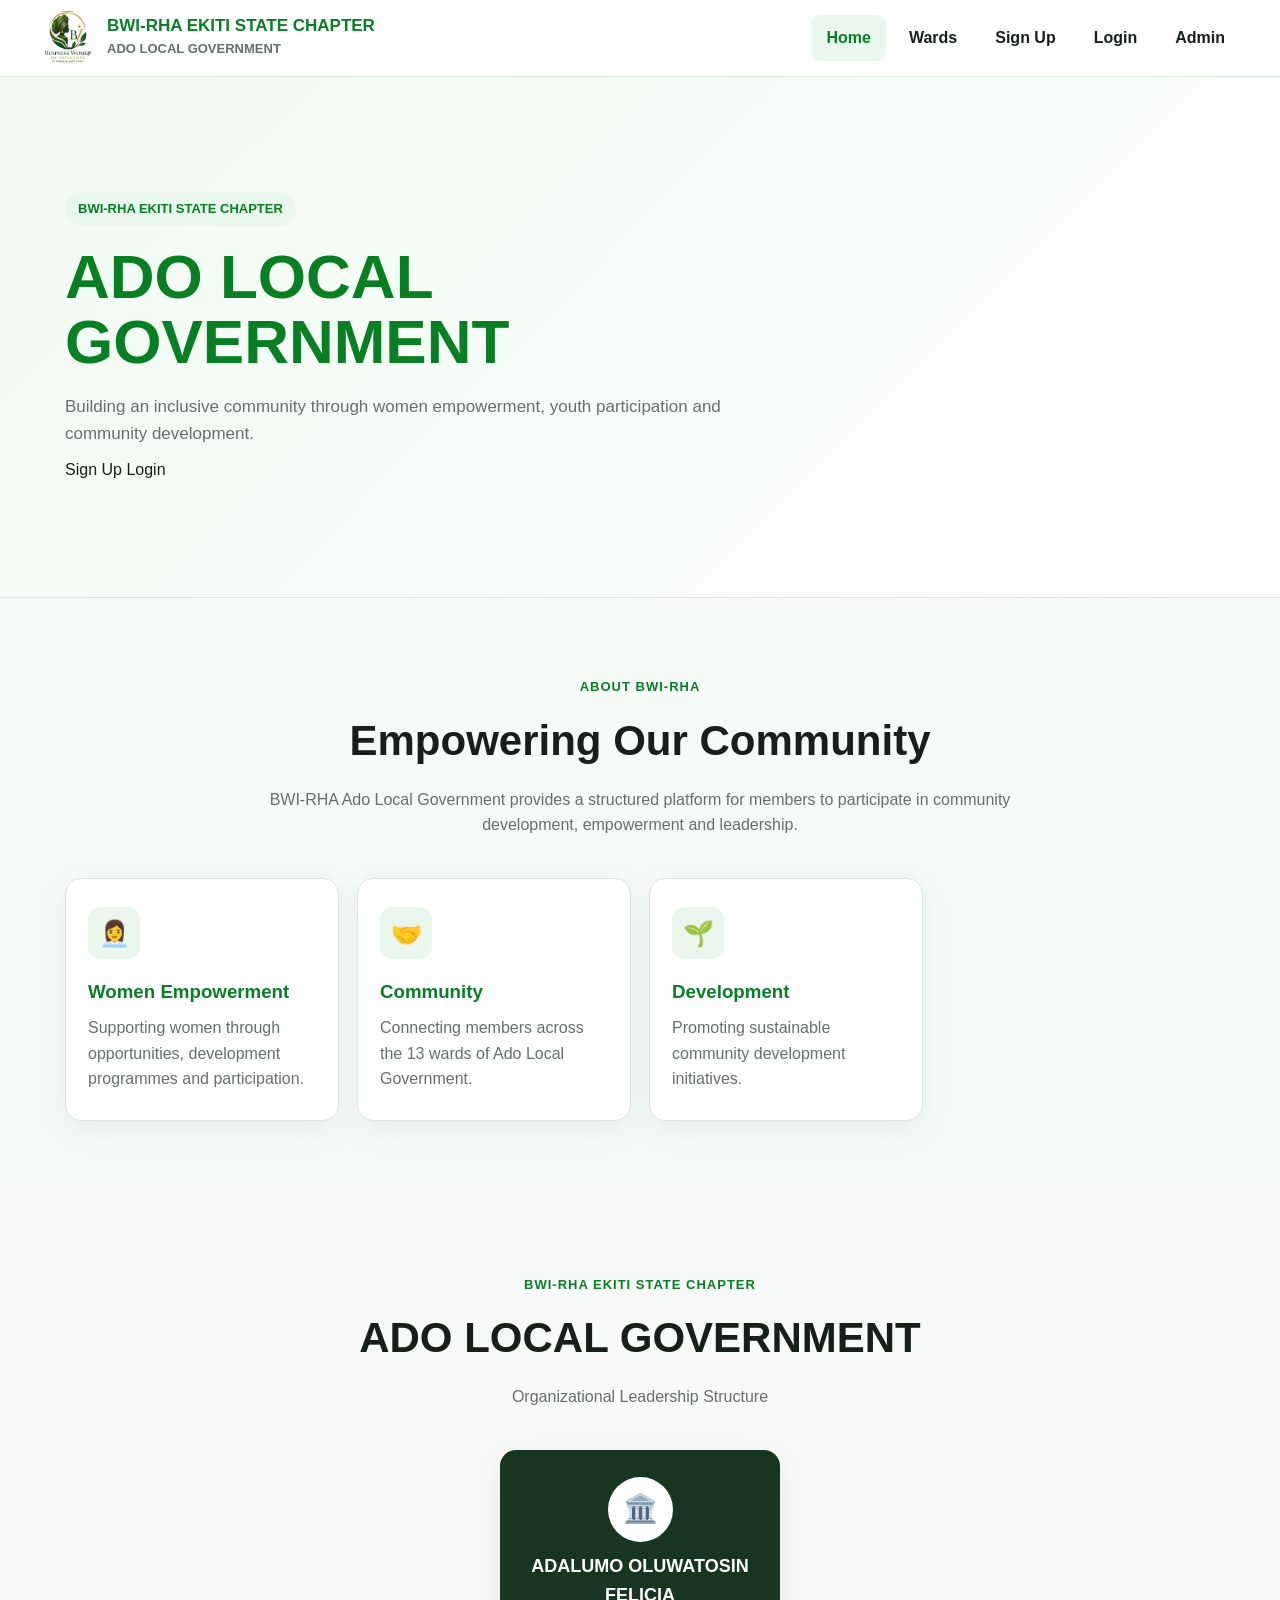
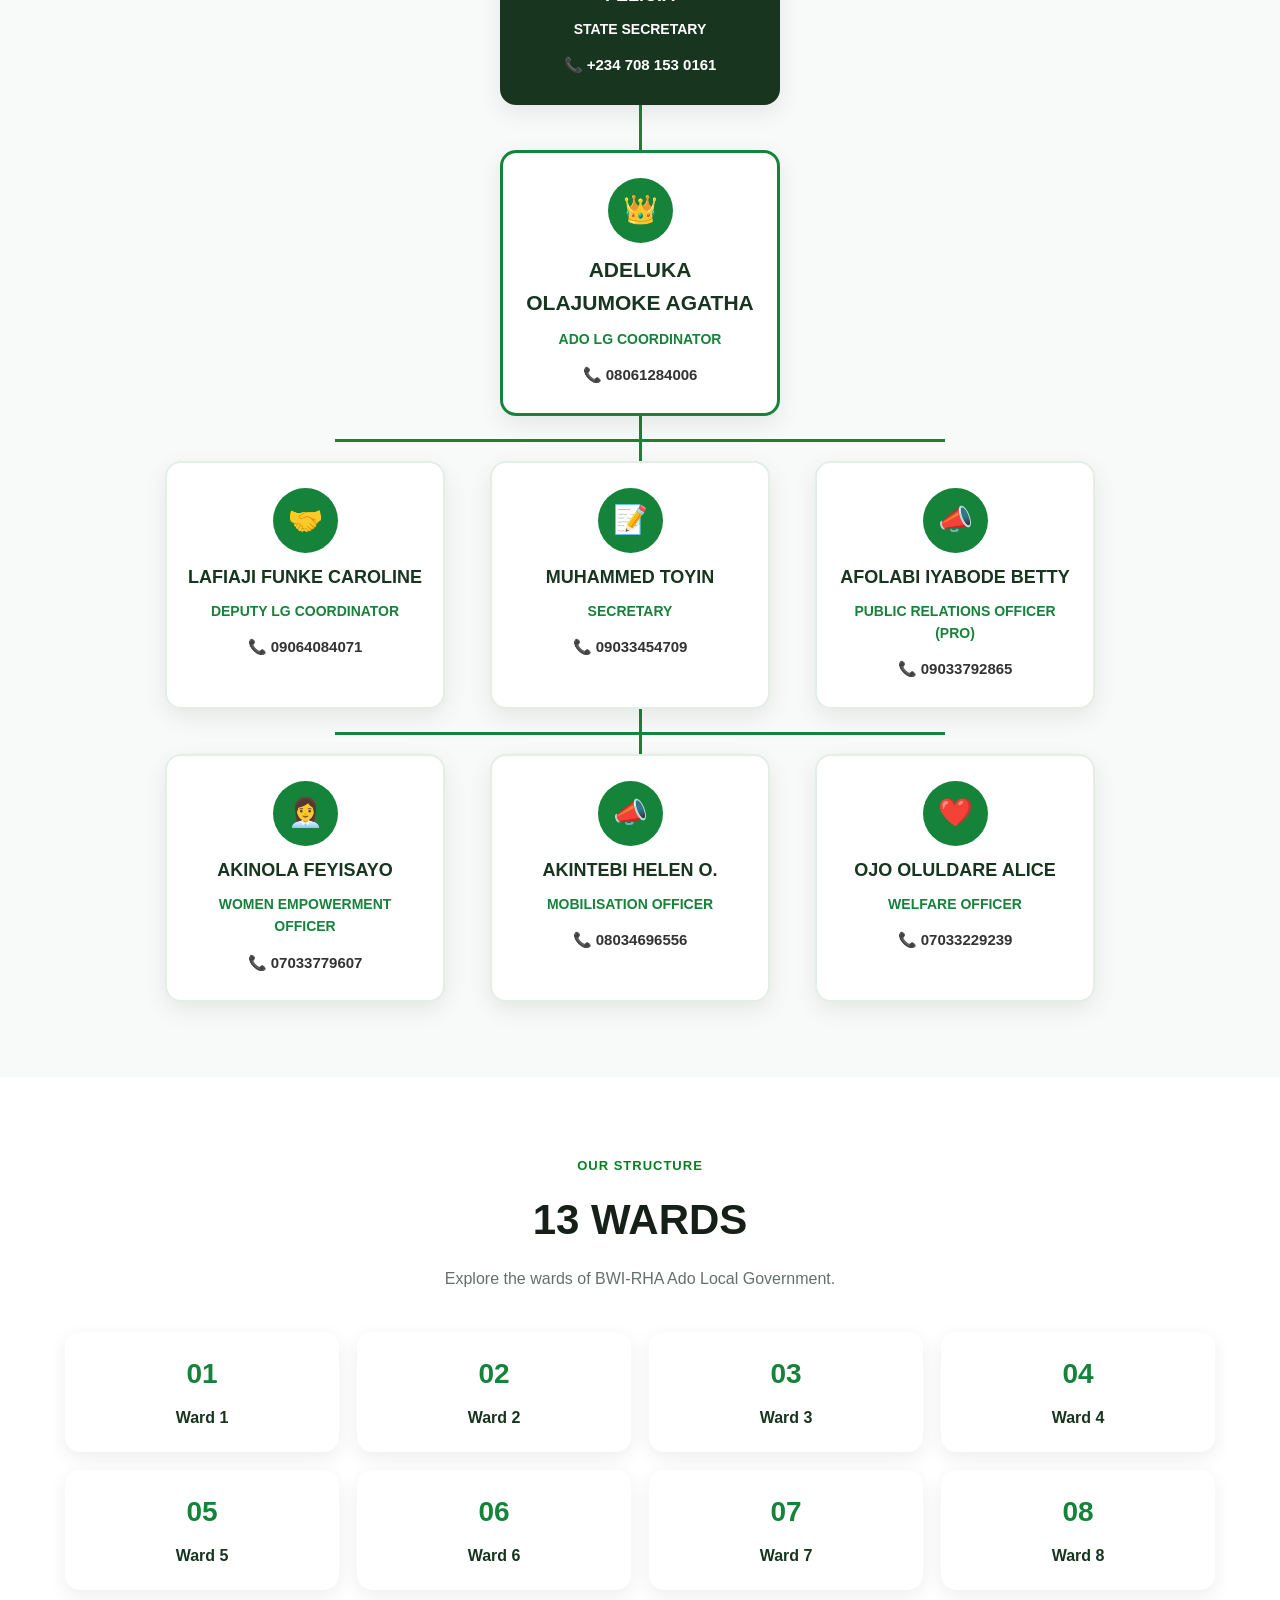
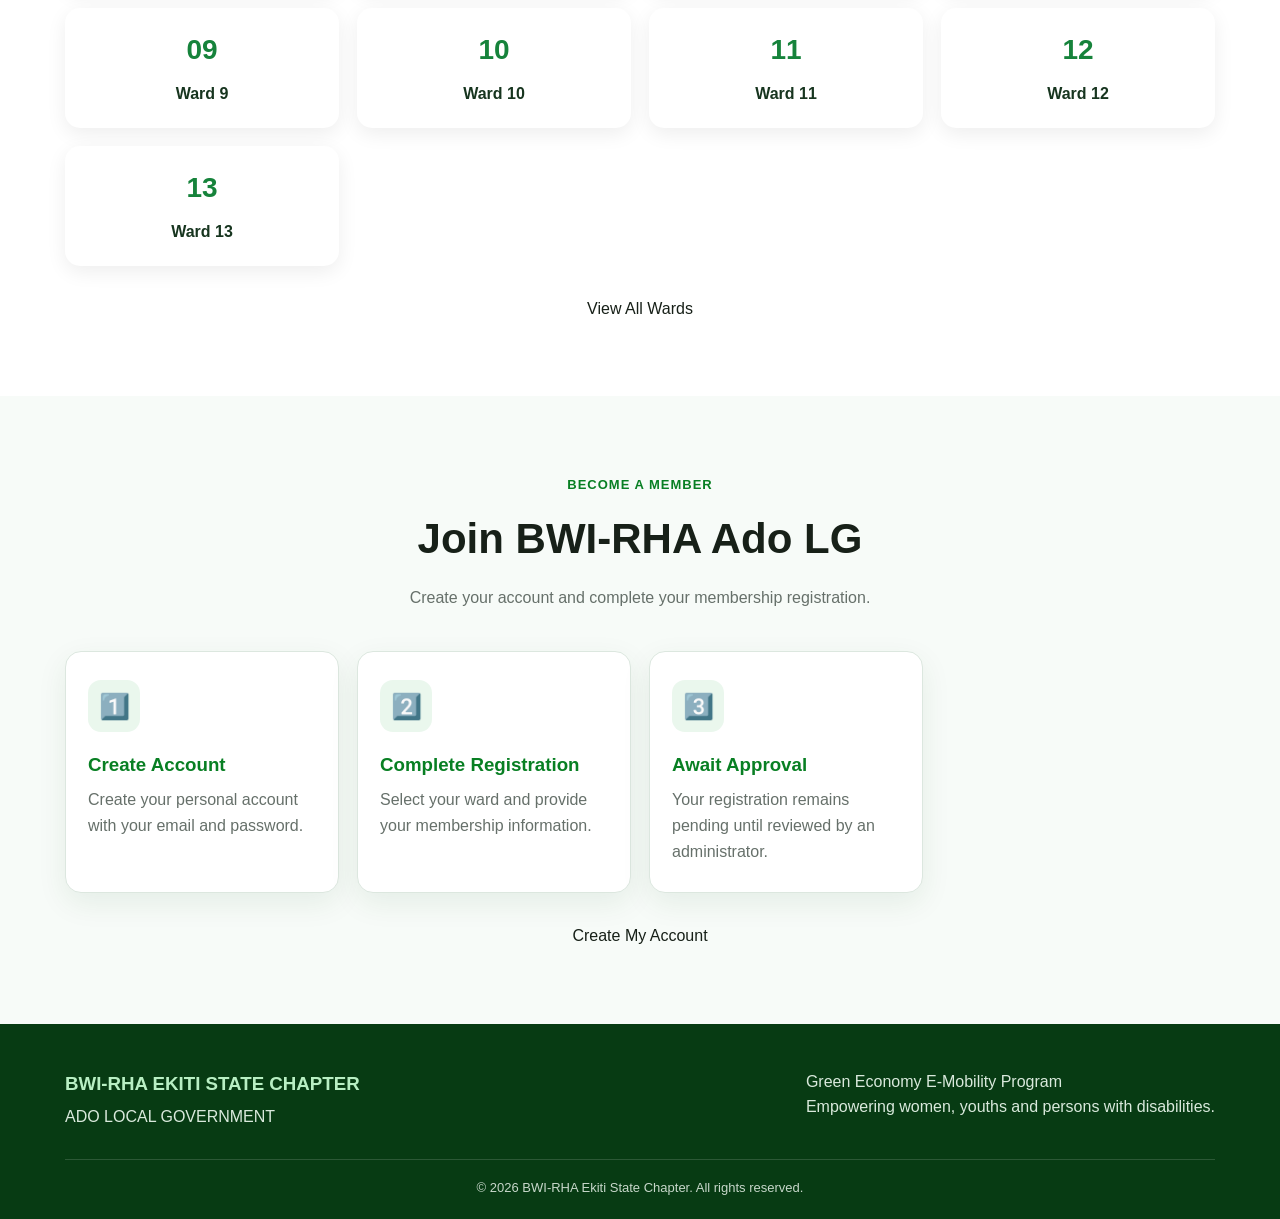
==== index.html @ 44e58346 "Update index.html" ====
<!DOCTYPE html>

<html lang="en">

<head>

 
<meta charset="UTF-8">

<meta
    name="viewport"
    content="width=device-width, initial-scale=1.0"
>

<title>
    BWI-RHA Ekiti State Chapter | Ado LG
</title>

<link
    rel="stylesheet"
    href="style.css"
>

<style>

    /* =========================================
       ORGANIZATIONAL TREE
    ========================================= */

    .exco-tree-section {
        background: #f7faf8;
    }

    .org-tree {
        width: 100%;
        max-width: 1100px;
        margin: 40px auto 0;
        text-align: center;
    }

    .tree-level {
        display: flex;
        justify-content: center;
    }

    .tree-card {
        width: 280px;
        padding: 25px 20px;
        background: #ffffff;
        border-radius: 16px;
        box-shadow: 0 8px 25px rgba(0,0,0,0.08);
        border: 2px solid #e4eee7;
        transition: transform 0.2s ease;
    }

    .tree-card:hover {
        transform: translateY(-5px);
    }

    .tree-card h3 {
        margin: 10px 0 8px;
        color: #17351f;
        font-size: 18px;
    }

    .tree-icon {
        width: 65px;
        height: 65px;
        margin: 0 auto 10px;
        border-radius: 50%;
        background: #16833b;
        color: #ffffff;
        display: flex;
        align-items: center;
        justify-content: center;
        font-size: 28px;
    }

    .tree-position {
        margin: 0 0 12px;
        color: #16833b;
        font-weight: bold;
        font-size: 14px;
    }

    .tree-phone {
        display: inline-block;
        color: #333333;
        text-decoration: none;
        font-weight: 600;
        font-size: 15px;
    }

    .tree-phone:hover {
        color: #16833b;
    }

    .state-card {
        background: #17351f;
        color: #ffffff;
        border-color: #17351f;
    }

    .state-card h3 {
        color: #ffffff;
    }

    .state-card .tree-position {
        color: #ffffff;
    }

    .state-card .tree-phone {
        color: #ffffff;
    }

    .state-card .tree-icon {
        background: #ffffff;
        color: #17351f;
    }

    .coordinator-main {
        border: 3px solid #16833b;
    }

    .coordinator-main h3 {
        font-size: 21px;
    }

    .tree-line {
        width: 3px;
        height: 45px;
        background: #16833b;
        margin: 0 auto;
    }

    .tree-branches {
        position: relative;
        display: grid;
        grid-template-columns: repeat(3, 1fr);
        gap: 25px;
        max-width: 950px;
        margin: 0 auto;
    }

    .tree-branches::before {
        content: "";
        position: absolute;
        top: -22px;
        left: calc(16.666% + 12px);
        right: calc(16.666% + 12px);
        height: 3px;
        background: #16833b;
    }


    /* =========================================
       MOBILE TREE
    ========================================= */

    @media (max-width: 800px) {

        .tree-branches {
            grid-template-columns: 1fr;
            gap: 20px;
        }

        .tree-branches::before {
            display: none;
        }

        .tree-card {
            width: 100%;
            max-width: 330px;
            margin: 0 auto;
        }

        .tree-line {
            height: 30px;
        }

    }


    @media (max-width: 480px) {

        .org-tree {
            margin-top: 25px;
        }

        .tree-card {
            padding: 22px 15px;
        }

        .tree-card h3 {
            font-size: 16px;
        }

        .coordinator-main h3 {
            font-size: 18px;
        }

    }


    /* =========================================
       WARD PREVIEW
    ========================================= */

    .wards-preview {
        display: grid;
        grid-template-columns:
            repeat(4, 1fr);
        gap: 18px;
        margin-top: 30px;
    }

    .ward-preview-card {
        display: flex;
        flex-direction: column;
        align-items: center;
        justify-content: center;
        min-height: 120px;
        padding: 20px;
        background: #ffffff;
        border-radius: 15px;
        text-decoration: none;
        color: #17351f;
        box-shadow:
            0 6px 20px
            rgba(0,0,0,0.07);
        transition:
            transform 0.2s ease,
            box-shadow 0.2s ease;
    }

    .ward-preview-card:hover {
        transform: translateY(-4px);
        box-shadow:
            0 10px 25px
            rgba(0,0,0,0.12);
    }

    .ward-preview-card span {
        font-size: 28px;
        font-weight: 800;
        color: #16833b;
    }

    .ward-preview-card strong {
        margin-top: 8px;
        font-size: 16px;
    }


    @media (max-width: 800px) {

        .wards-preview {
            grid-template-columns:
                repeat(2, 1fr);
        }

    }


    @media (max-width: 480px) {

        .wards-preview {
            grid-template-columns: 1fr 1fr;
            gap: 12px;
        }

        .ward-preview-card {
            min-height: 100px;
            padding: 15px;
        }

    }

</style>
 

</head>

<body>

<!-- =========================================
     HEADER
========================================= -->

<header class="site-header">

 
<div class="header-container">


    <!-- LOGO -->

    <a
        href="index.html"
        class="logo-area"
    >

        <img
            src="logo.jpeg"
            alt="BWI-RHA Logo"
            class="site-logo"
        >

        <div class="logo-text">

            <h1>
                BWI-RHA EKITI STATE CHAPTER
            </h1>

            <p>
                ADO LOCAL GOVERNMENT
            </p>

        </div>

    </a>


    <!-- MOBILE MENU -->

    <button
        type="button"
        class="menu-btn"
        id="menuButton"
        aria-label="Open menu"
    >
        ☰
    </button>


    <!-- NAVIGATION -->

    <nav
        class="main-nav"
        id="mobileNav"
    >

        <a
            href="index.html"
            class="active"
        >
            Home
        </a>

        <a href="wards.html">
            Wards
        </a>

        <a href="member-signup.html">
            Sign Up
        </a>

        <a href="member-login.html">
            Login
        </a>

        <a href="admin.html">
            Admin
        </a>

    </nav>

</div>
 

</header>

<main>

<!-- =========================================
     HERO
========================================= -->

<section class="hero">

 
<div class="container hero-content">

    <div class="hero-text">

        <span class="hero-label">
            BWI-RHA EKITI STATE CHAPTER
        </span>

        <h2>
            ADO LOCAL GOVERNMENT
        </h2>

        <p>
            Building an inclusive community
            through women empowerment,
            youth participation and
            community development.
        </p>


        <div class="buttons">


            <a
                href="member-signup.html"
                class="button signup-button"
            >
                Sign Up
            </a>


            <a
                href="member-login.html"
                class="button login-button"
            >
                Login
            </a>


        </div>

    </div>

</div>
 

</section>

<!-- =========================================
     ABOUT
========================================= -->

<section class="section light-section">

 
<div class="container">


    <div class="section-title">

        <span>
            ABOUT BWI-RHA
        </span>

        <h2>
            Empowering Our Community
        </h2>

        <p>
            BWI-RHA Ado Local Government
            provides a structured platform
            for members to participate in
            community development,
            empowerment and leadership.
        </p>

    </div>


    <div class="feature-grid">


        <article class="feature-card">

            <div class="feature-icon">
                👩‍💼
            </div>

            <h3>
                Women Empowerment
            </h3>

            <p>
                Supporting women through
                opportunities, development
                programmes and participation.
            </p>

        </article>


        <article class="feature-card">

            <div class="feature-icon">
                🤝
            </div>

            <h3>
                Community
            </h3>

            <p>
                Connecting members across
                the 13 wards of Ado Local
                Government.
            </p>

        </article>


        <article class="feature-card">

            <div class="feature-icon">
                🌱
            </div>

            <h3>
                Development
            </h3>

            <p>
                Promoting sustainable
                community development
                initiatives.
            </p>

        </article>


    </div>

</div>
 

</section>

<!-- =========================================
     ORGANIZATIONAL TREE
========================================= -->

<section class="section exco-tree-section">

 
<div class="container">


    <div class="section-title">

        <span>
            BWI-RHA EKITI STATE CHAPTER
        </span>

        <h2>
            ADO LOCAL GOVERNMENT
        </h2>

        <p>
            Organizational Leadership Structure
        </p>

    </div>


    <div class="org-tree">


        <!-- ==============================
             STATE SECRETARY
        =============================== -->

        <div class="tree-level">

            <div class="tree-card state-card">

                <div class="tree-icon">
                    🏛️
                </div>

                <h3>
                    ADALUMO OLUWATOSIN FELICIA
                </h3>

                <p class="tree-position">
                    STATE SECRETARY
                </p>

                <a
                    href="tel:+2347081530161"
                    class="tree-phone"
                >
                    📞 +234 708 153 0161
                </a>

            </div>

        </div>


        <div class="tree-line"></div>


        <!-- ==============================
             ADO LG COORDINATOR
        =============================== -->

        <div class="tree-level">

            <div
                class="tree-card coordinator-main"
            >

                <div class="tree-icon">
                    👑
                </div>

                <h3>
                    ADELUKA OLAJUMOKE AGATHA
                </h3>

                <p class="tree-position">
                    ADO LG COORDINATOR
                </p>

                <a
                    href="tel:08061284006"
                    class="tree-phone"
                >
                    📞 08061284006
                </a>

            </div>

        </div>


        <div class="tree-line"></div>


        <!-- ==============================
             FIRST LEVEL
        =============================== -->

        <div class="tree-branches">


            <!-- DEPUTY -->

            <div class="tree-card">

                <div class="tree-icon">
                    🤝
                </div>

                <h3>
                    LAFIAJI FUNKE CAROLINE
                </h3>

                <p class="tree-position">
                    DEPUTY LG COORDINATOR
                </p>

                <a
                    href="tel:09064084071"
                    class="tree-phone"
                >
                    📞 09064084071
                </a>

            </div>


            <!-- SECRETARY -->

            <div class="tree-card">

                <div class="tree-icon">
                    📝
                </div>

                <h3>
                    MUHAMMED TOYIN
                </h3>

                <p class="tree-position">
                    SECRETARY
                </p>

                <a
                    href="tel:09033454709"
                    class="tree-phone"
                >
                    📞 09033454709
                </a>

            </div>


            <!-- PRO -->

            <div class="tree-card">

                <div class="tree-icon">
                    📣
                </div>

                <h3>
                    AFOLABI IYABODE BETTY
                </h3>

                <p class="tree-position">
                    PUBLIC RELATIONS
                    OFFICER (PRO)
                </p>

                <a
                    href="tel:09033792865"
                    class="tree-phone"
                >
                    📞 09033792865
                </a>

            </div>


        </div>


        <div class="tree-line"></div>


        <!-- ==============================
             SECOND LEVEL
        =============================== -->

        <div class="tree-branches">


            <!-- WOMEN EMPOWERMENT -->

            <div class="tree-card">

                <div class="tree-icon">
                    👩‍💼
                </div>

                <h3>
                    AKINOLA FEYISAYO
                </h3>

                <p class="tree-position">
                    WOMEN EMPOWERMENT OFFICER
                </p>

                <a
                    href="tel:07033779607"
                    class="tree-phone"
                >
                    📞 07033779607
                </a>

            </div>


            <!-- MOBILISATION -->

            <div class="tree-card">

                <div class="tree-icon">
                    📣
                </div>

                <h3>
                    AKINTEBI HELEN O.
                </h3>

                <p class="tree-position">
                    MOBILISATION OFFICER
                </p>

                <a
                    href="tel:08034696556"
                    class="tree-phone"
                >
                    📞 08034696556
                </a>

            </div>


            <!-- WELFARE -->

            <div class="tree-card">

                <div class="tree-icon">
                    ❤️
                </div>

                <h3>
                    OJO OLULDARE ALICE
                </h3>

                <p class="tree-position">
                    WELFARE OFFICER
                </p>

                <a
                    href="tel:07033229239"
                    class="tree-phone"
                >
                    📞 07033229239
                </a>

            </div>


        </div>


    </div>

</div>
 

</section>

<!-- =========================================
     WARDS
========================================= -->

<section class="section">

 
<div class="container">


    <div class="section-title">

        <span>
            OUR STRUCTURE
        </span>

        <h2>
            13 WARDS
        </h2>

        <p>
            Explore the wards of
            BWI-RHA Ado Local Government.
        </p>

    </div>


    <div class="wards-preview">


        <a
            href="wards.html"
            class="ward-preview-card"
        >
            <span>01</span>
            <strong>Ward 1</strong>
        </a>


        <a
            href="wards.html"
            class="ward-preview-card"
        >
            <span>02</span>
            <strong>Ward 2</strong>
        </a>


        <a
            href="wards.html"
            class="ward-preview-card"
        >
            <span>03</span>
            <strong>Ward 3</strong>
        </a>


        <a
            href="wards.html"
            class="ward-preview-card"
        >
            <span>04</span>
            <strong>Ward 4</strong>
        </a>


        <a
            href="wards.html"
            class="ward-preview-card"
        >
            <span>05</span>
            <strong>Ward 5</strong>
        </a>


        <a
            href="wards.html"
            class="ward-preview-card"
        >
            <span>06</span>
            <strong>Ward 6</strong>
        </a>


        <a
            href="wards.html"
            class="ward-preview-card"
        >
            <span>07</span>
            <strong>Ward 7</strong>
        </a>


        <a
            href="wards.html"
            class="ward-preview-card"
        >
            <span>08</span>
            <strong>Ward 8</strong>
        </a>


        <a
            href="wards.html"
            class="ward-preview-card"
        >
            <span>09</span>
            <strong>Ward 9</strong>
        </a>


        <a
            href="wards.html"
            class="ward-preview-card"
        >
            <span>10</span>
            <strong>Ward 10</strong>
        </a>


        <a
            href="wards.html"
            class="ward-preview-card"
        >
            <span>11</span>
            <strong>Ward 11</strong>
        </a>


        <a
            href="wards.html"
            class="ward-preview-card"
        >
            <span>12</span>
            <strong>Ward 12</strong>
        </a>


        <a
            href="wards.html"
            class="ward-preview-card"
        >
            <span>13</span>
            <strong>Ward 13</strong>
        </a>


    </div>


    <div
        style="
            text-align:center;
            margin-top:30px;
        "
    >

        <a
            href="wards.html"
            class="button"
        >
            View All Wards
        </a>

    </div>


</div>
 

</section>

<!-- =========================================
     MEMBERSHIP
========================================= -->

<section class="section light-section">

 
<div class="container">


    <div class="section-title">

        <span>
            BECOME A MEMBER
        </span>

        <h2>
            Join BWI-RHA Ado LG
        </h2>

        <p>
            Create your account and
            complete your membership
            registration.
        </p>

    </div>


    <div class="feature-grid">


        <article class="feature-card">

            <div class="feature-icon">
                1️⃣
            </div>

            <h3>
                Create Account
            </h3>

            <p>
                Create your personal
                account with your email
                and password.
            </p>

        </article>


        <article class="feature-card">

            <div class="feature-icon">
                2️⃣
            </div>

            <h3>
                Complete Registration
            </h3>

            <p>
                Select your ward and
                provide your membership
                information.
            </p>

        </article>


        <article class="feature-card">

            <div class="feature-icon">
                3️⃣
            </div>

            <h3>
                Await Approval
            </h3>

            <p>
                Your registration remains
                pending until reviewed by
                an administrator.
            </p>

        </article>


    </div>


    <div
        style="
            text-align:center;
            margin-top:30px;
        "
    >

        <a
            href="member-signup.html"
            class="button signup-button"
        >
            Create My Account
        </a>

    </div>


</div>
 

</section>

</main>

<!-- =========================================
     FOOTER
========================================= -->

<footer class="site-footer">

 
<div class="container">

    <div class="footer-content">


        <div>

            <h3>
                BWI-RHA EKITI STATE CHAPTER
            </h3>

            <p>
                ADO LOCAL GOVERNMENT
            </p>

        </div>


        <div>

            <p>
                Green Economy E-Mobility Program
            </p>

            <p>
                Empowering women, youths and
                persons with disabilities.
            </p>

        </div>


    </div>


    <div class="footer-bottom">

        <p>

            ©
            <span id="currentYear"></span>

            BWI-RHA Ekiti State Chapter.

            All rights reserved.

        </p>

    </div>

</div>
 

</footer>

<!-- =========================================
     JAVASCRIPT
========================================= -->

<script>

document.addEventListener(
    "DOMContentLoaded",
    function () {


        /* YEAR */

        const year =
            document.getElementById(
                "currentYear"
            );

        if (year) {

            year.textContent =
                new Date().getFullYear();

        }


        /* MOBILE MENU */

        const menuButton =
            document.getElementById(
                "menuButton"
            );

        const mobileNav =
            document.getElementById(
                "mobileNav"
            );


        if (
            menuButton &&
            mobileNav
        ) {

            menuButton.addEventListener(
                "click",
                function () {

                    mobileNav.classList.toggle(
                        "open"
                    );

                }
            );

        }


    }
);

</script>

</body>

</html>
---- style.css ----
/* =========================================================
   BWI-RHA EKITI STATE CHAPTER
   ADO LOCAL GOVERNMENT
   GREEN & WHITE DESIGN
========================================================= */

:root {
    --green: #087f23;
    --dark-green: #045c18;
    --light-green: #eaf7ed;
    --white: #ffffff;
    --black: #172018;
    --gray: #66706a;
    --border: #dce7df;
    --shadow: 0 10px 30px rgba(0, 80, 20, 0.08);
    --radius: 16px;
}

* {
    box-sizing: border-box;
    margin: 0;
    padding: 0;
}

html {
    scroll-behavior: smooth;
}

body {
    font-family:
        Arial,
        Helvetica,
        sans-serif;

    background: var(--white);
    color: var(--black);
    line-height: 1.6;
}

a {
    text-decoration: none;
    color: inherit;
}

button,
input,
select,
textarea {
    font: inherit;
}


/* =========================================================
   CONTAINER
========================================================= */

.container {
    width: min(1150px, 92%);
    margin: 0 auto;
}


/* =========================================================
   HEADER
========================================================= */

.site-header {
    background: var(--white);
    border-bottom: 1px solid var(--border);
    position: sticky;
    top: 0;
    z-index: 1000;
}

.header-container {
    width: min(1200px, 94%);
    margin: auto;

    min-height: 76px;

    display: flex;
    align-items: center;
    justify-content: space-between;
    gap: 20px;
}

.logo-area {
    display: flex;
    align-items: center;
    gap: 12px;
}

.site-logo {
    width: 55px;
    height: 55px;

    object-fit: contain;

    border-radius: 50%;
}

.logo-text h1 {
    color: var(--green);
    font-size: 17px;
    line-height: 1.2;
}

.logo-text p {
    color: var(--gray);
    font-size: 13px;
    font-weight: 700;
    margin-top: 3px;
}


/* =========================================================
   NAVIGATION
========================================================= */

.main-nav {
    display: flex;
    align-items: center;
    gap: 8px;
}

.main-nav a {
    padding: 10px 15px;
    border-radius: 9px;

    color: var(--black);
    font-weight: 600;

    transition:
        background 0.2s,
        color 0.2s;
}

.main-nav a:hover,
.main-nav a.active {
    background: var(--light-green);
    color: var(--green);
}

.menu-btn {
    display: none;

    border: none;
    background: var(--green);
    color: white;

    width: 43px;
    height: 43px;

    border-radius: 9px;

    cursor: pointer;
}


/* =========================================================
   HERO
========================================================= */

.hero {
    background:
        linear-gradient(
            135deg,
            #f0fbf2,
            #ffffff
        );

    border-bottom: 1px solid var(--border);
}

.hero-content {
    min-height: 520px;

    display: flex;
    align-items: center;
}

.hero-text {
    max-width: 760px;
}

.hero-label {
    display: inline-block;

    color: var(--green);
    background: var(--light-green);

    padding: 7px 13px;

    border-radius: 30px;

    font-size: 13px;
    font-weight: 800;

    margin-bottom: 18px;
}

.hero h2 {
    color: var(--green);

    font-size: clamp(35px, 6vw, 62px);

    line-height: 1.05;

    margin-bottom: 18px;
}

.hero h3 {
    font-size: clamp(20px, 3vw, 30px);

    margin-bottom: 18px;
}

.hero p {
    max-width: 720px;

    color: var(--gray);

    font-size: 17px;

    margin-bottom: 10px;
}

.hero-buttons {
    display: flex;
    flex-wrap: wrap;

    gap: 12px;

    margin-top: 28px;
}


/* =========================================================
   BUTTONS
========================================================= */

.btn {
    display: inline-flex;
    align-items: center;
    justify-content: center;

    min-height: 46px;

    padding: 11px 20px;

    border: 1px solid var(--green);

    border-radius: 10px;

    background: white;
    color: var(--green);

    font-weight: 700;

    cursor: pointer;

    transition:
        transform 0.2s,
        background 0.2s,
        color 0.2s;
}

.btn:hover {
    transform: translateY(-2px);
}

.btn.primary {
    background: var(--green);
    color: white;
}

.btn.primary:hover {
    background: var(--dark-green);
}


/* =========================================================
   SECTIONS
========================================================= */

.section {
    padding: 75px 0;
}

.light-section {
    background: #f7fbf8;
}

.section-title {
    max-width: 780px;

    margin: 0 auto 40px;

    text-align: center;
}

.section-title > span {
    color: var(--green);

    font-size: 13px;

    font-weight: 800;

    letter-spacing: 1px;
}

.section-title h2 {
    font-size: clamp(28px, 4vw, 42px);

    margin: 8px 0 13px;
}

.section-title p {
    color: var(--gray);

    font-size: 16px;
}


/* =========================================================
   FEATURES
========================================================= */

.feature-grid {
    display: grid;

    grid-template-columns:
        repeat(4, 1fr);

    gap: 18px;
}

.feature-card {
    background: white;

    border: 1px solid var(--border);

    border-radius: var(--radius);

    padding: 28px 22px;

    box-shadow: var(--shadow);

    transition:
        transform 0.2s,
        border-color 0.2s;
}

.feature-card:hover {
    transform: translateY(-5px);

    border-color: #9ed4aa;
}

.feature-icon {
    width: 52px;
    height: 52px;

    display: flex;
    align-items: center;
    justify-content: center;

    border-radius: 13px;

    background: var(--light-green);

    font-size: 25px;

    margin-bottom: 18px;
}

.feature-card h3 {
    margin-bottom: 8px;

    color: var(--green);
}

.feature-card p {
    color: var(--gray);
}


/* =========================================================
   WARDS GRID
========================================================= */

.wards-grid {
    display: grid;

    grid-template-columns:
        repeat(4, 1fr);

    gap: 13px;
}

.ward-button {
    border: 1px solid var(--border);

    background: white;

    border-radius: 13px;

    padding: 18px;

    cursor: pointer;

    text-align: left;

    transition:
        transform 0.2s,
        border-color 0.2s,
        background 0.2s;
}

.ward-button:hover,
.ward-button.active {
    background: var(--light-green);

    border-color: var(--green);

    transform: translateY(-2px);
}

.ward-button strong {
    display: block;

    color: var(--green);

    font-size: 16px;
}

.ward-button span {
    display: block;

    font-weight: 700;

    margin-top: 3px;
}

.ward-button small {
    display: block;

    color: var(--gray);

    margin-top: 4px;
}


/* =========================================================
   WARD DISPLAY
========================================================= */

.ward-display {
    margin-top: 30px;
}

.panel {
    background: white;

    border: 1px solid var(--border);

    border-radius: var(--radius);

    padding: 28px;

    box-shadow: var(--shadow);
}

.panel h2 {
    color: var(--green);

    margin-bottom: 4px;
}

.panel h3 {
    margin-top: 25px;

    margin-bottom: 12px;
}

.registration-item {
    background: #fbfdfb;

    border: 1px solid var(--border);

    border-radius: 12px;

    padding: 17px;

    margin-bottom: 10px;
}

.registration-item h3 {
    color: var(--green);

    margin: 0 0 4px;
}

.registration-item p {
    color: var(--gray);

    margin: 3px 0;
}


/* =========================================================
   CTA
========================================================= */

.cta-section {
    background: var(--green);

    color: white;

    text-align: center;

    padding: 70px 0;
}

.cta-section h2 {
    font-size: 38px;

    margin-bottom: 10px;
}

.cta-section p {
    max-width: 650px;

    margin: 0 auto 25px;

    opacity: 0.9;
}

.cta-section .btn.primary {
    background: white;

    color: var(--green);

    border-color: white;
}


/* =========================================================
   FOOTER
========================================================= */

.site-footer {
    background: #073b13;

    color: white;

    padding: 45px 0 20px;
}

.footer-content {
    display: flex;

    justify-content: space-between;

    gap: 30px;
}

.footer-content h3 {
    color: #b8efc3;

    margin-bottom: 5px;
}

.footer-content p {
    color: #d9e9dc;
}

.footer-bottom {
    border-top: 1px solid rgba(255,255,255,0.15);

    margin-top: 30px;

    padding-top: 18px;

    text-align: center;

    color: #c7d7ca;

    font-size: 13px;
}


/* =========================================================
   FORMS
========================================================= */

.form-container {
    max-width: 760px;

    margin: 50px auto;

    background: white;

    border: 1px solid var(--border);

    border-radius: var(--radius);

    padding: 30px;

    box-shadow: var(--shadow);
}

.form-group {
    margin-bottom: 18px;
}

.form-group label {
    display: block;

    font-weight: 700;

    margin-bottom: 7px;
}

.form-group input,
.form-group select,
.form-group textarea {
    width: 100%;

    border: 1px solid #ccd9cf;

    border-radius: 9px;

    padding: 12px 13px;

    outline: none;

    background: white;

    color: var(--black);
}

.form-group textarea {
    min-height: 110px;

    resize: vertical;
}

.form-group input:focus,
.form-group select:focus,
.form-group textarea:focus {
    border-color: var(--green);

    box-shadow:
        0 0 0 3px
        rgba(8,127,35,0.1);
}

.form-message {
    margin-top: 15px;

    padding: 12px;

    border-radius: 9px;

    display: none;
}

.form-message.success {
    display: block;

    background: #e9f8ed;

    color: #08621c;
}

.form-message.error {
    display: block;

    background: #fff0f0;

    color: #a51d1d;
}

.form-message.info {
    display: block;

    background: #edf6ff;

    color: #155b8a;
}


/* =========================================================
   ADMIN
========================================================= */

.admin-header {
    display: flex;

    align-items: center;

    justify-content: space-between;

    gap: 20px;

    margin-bottom: 25px;
}

.admin-header h2 {
    color: var(--green);
}

.dashboard-stats {
    display: grid;

    grid-template-columns:
        repeat(3, 1fr);

    gap: 15px;

    margin-bottom: 30px;
}

.stat-card {
    background: white;

    border: 1px solid var(--border);

    border-radius: 14px;

    padding: 22px;

    text-align: center;

    box-shadow: var(--shadow);
}

.stat-card h3 {
    font-size: 32px;

    color: var(--green);
}

.stat-card p {
    color: var(--gray);
}

.admin-section {
    background: white;

    border: 1px solid var(--border);

    border-radius: var(--radius);

    padding: 25px;

    margin-bottom: 25px;
}

.admin-section h2 {
    color: var(--green);

    margin-bottom: 15px;
}

.admin-section-header {
    display: flex;

    align-items: center;

    justify-content: space-between;

    gap: 15px;

    margin-bottom: 15px;
}

.registration-actions {
    display: flex;

    gap: 10px;

    margin-top: 15px;
}

.small-btn {
    border: none;

    border-radius: 8px;

    padding: 9px 13px;

    cursor: pointer;

    font-weight: 700;
}

.accept-btn {
    background: #dff5e4;

    color: #087f23;
}

.decline-btn {
    background: #ffe4e4;

    color: #a51d1d;
}

.loading {
    text-align: center;

    padding: 30px;

    color: var(--gray);
}

.empty-state {
    padding: 30px;

    text-align: center;

    background: #f7fbf8;

    border: 1px dashed #bdd2c2;

    border-radius: 12px;

    color: var(--gray);
}

.empty-state.error {
    color: #a51d1d;

    background: #fff6f6;

    border-color: #e2aaaa;
}


/* =========================================================
   TABLE
========================================================= */

.member-table-wrapper {
    overflow-x: auto;
}

.member-table {
    width: 100%;

    border-collapse: collapse;

    min-width: 750px;
}

.member-table th,
.member-table td {
    border-bottom: 1px solid var(--border);

    padding: 12px;

    text-align: left;

    vertical-align: top;
}

.member-table th {
    background: var(--light-green);

    color: var(--green);
}


/* =========================================================
   EXCO
========================================================= */

.exco-position {
    margin-bottom: 15px;
}

.exco-position label {
    display: block;

    font-weight: 700;

    margin-bottom: 6px;
}

.exco-position select {
    width: 100%;

    padding: 12px;

    border: 1px solid #ccd9cf;

    border-radius: 9px;

    background: white;
}

.ward-admin-section {
    border: 1px solid var(--border);

    border-radius: 12px;

    padding: 18px;

    margin-bottom: 15px;
}

.ward-admin-section h3 {
    color: var(--green);
}


/* =========================================================
   RESPONSIVE
========================================================= */

@media (max-width: 900px) {

    .feature-grid {
        grid-template-columns:
            repeat(2, 1fr);
    }

    .wards-grid {
        grid-template-columns:
            repeat(3, 1fr);
    }

}

@media (max-width: 700px) {

    .header-container {
        min-height: 68px;
    }

    .site-logo {
        width: 47px;
        height: 47px;
    }

    .logo-text h1 {
        font-size: 13px;
    }

    .logo-text p {
        font-size: 11px;
    }

    .menu-btn {
        display: block;
    }

    .main-nav {
        display: none;

        position: absolute;

        top: 68px;

        left: 0;

        right: 0;

        background: white;

        border-bottom: 1px solid var(--border);

        padding: 12px;

        flex-direction: column;

        align-items: stretch;
    }

    .main-nav.active {
        display: flex;
    }

    .main-nav a {
        width: 100%;
    }

    .hero-content {
        min-height: 470px;
    }

    .section {
        padding: 55px 0;
    }

    .feature-grid {
        grid-template-columns: 1fr;
    }

    .wards-grid {
        grid-template-columns:
            repeat(2, 1fr);
    }

    .footer-content {
        flex-direction: column;
    }

    .admin-header {
        flex-direction: column;

        align-items: flex-start;
    }

    .dashboard-stats {
        grid-template-columns: 1fr;
    }

}

@media (max-width: 450px) {

    .wards-grid {
        grid-template-columns: 1fr;
    }

    .hero h2 {
        font-size: 38px;
    }

    .hero-buttons {
        flex-direction: column;
    }

    .hero-buttons .btn {
        width: 100%;
    }

    .form-container {
        padding: 20px;
    }

}
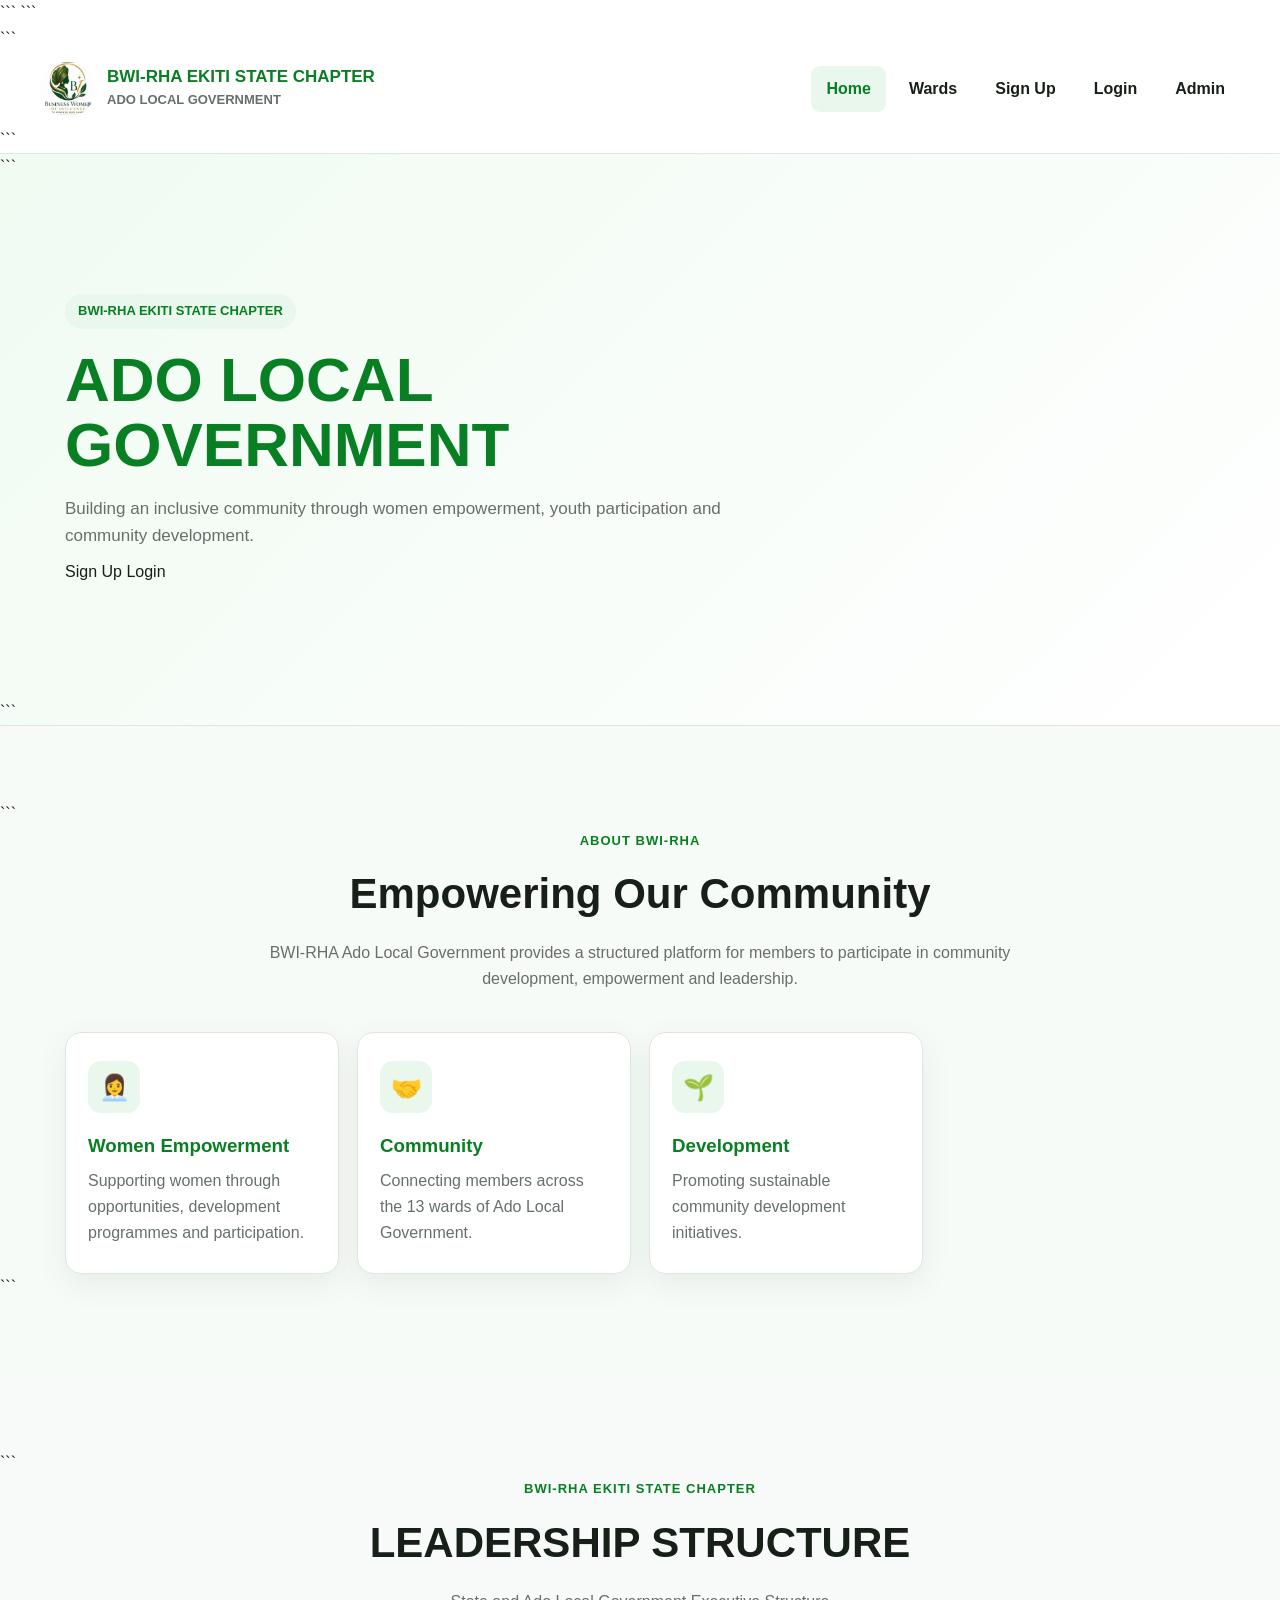
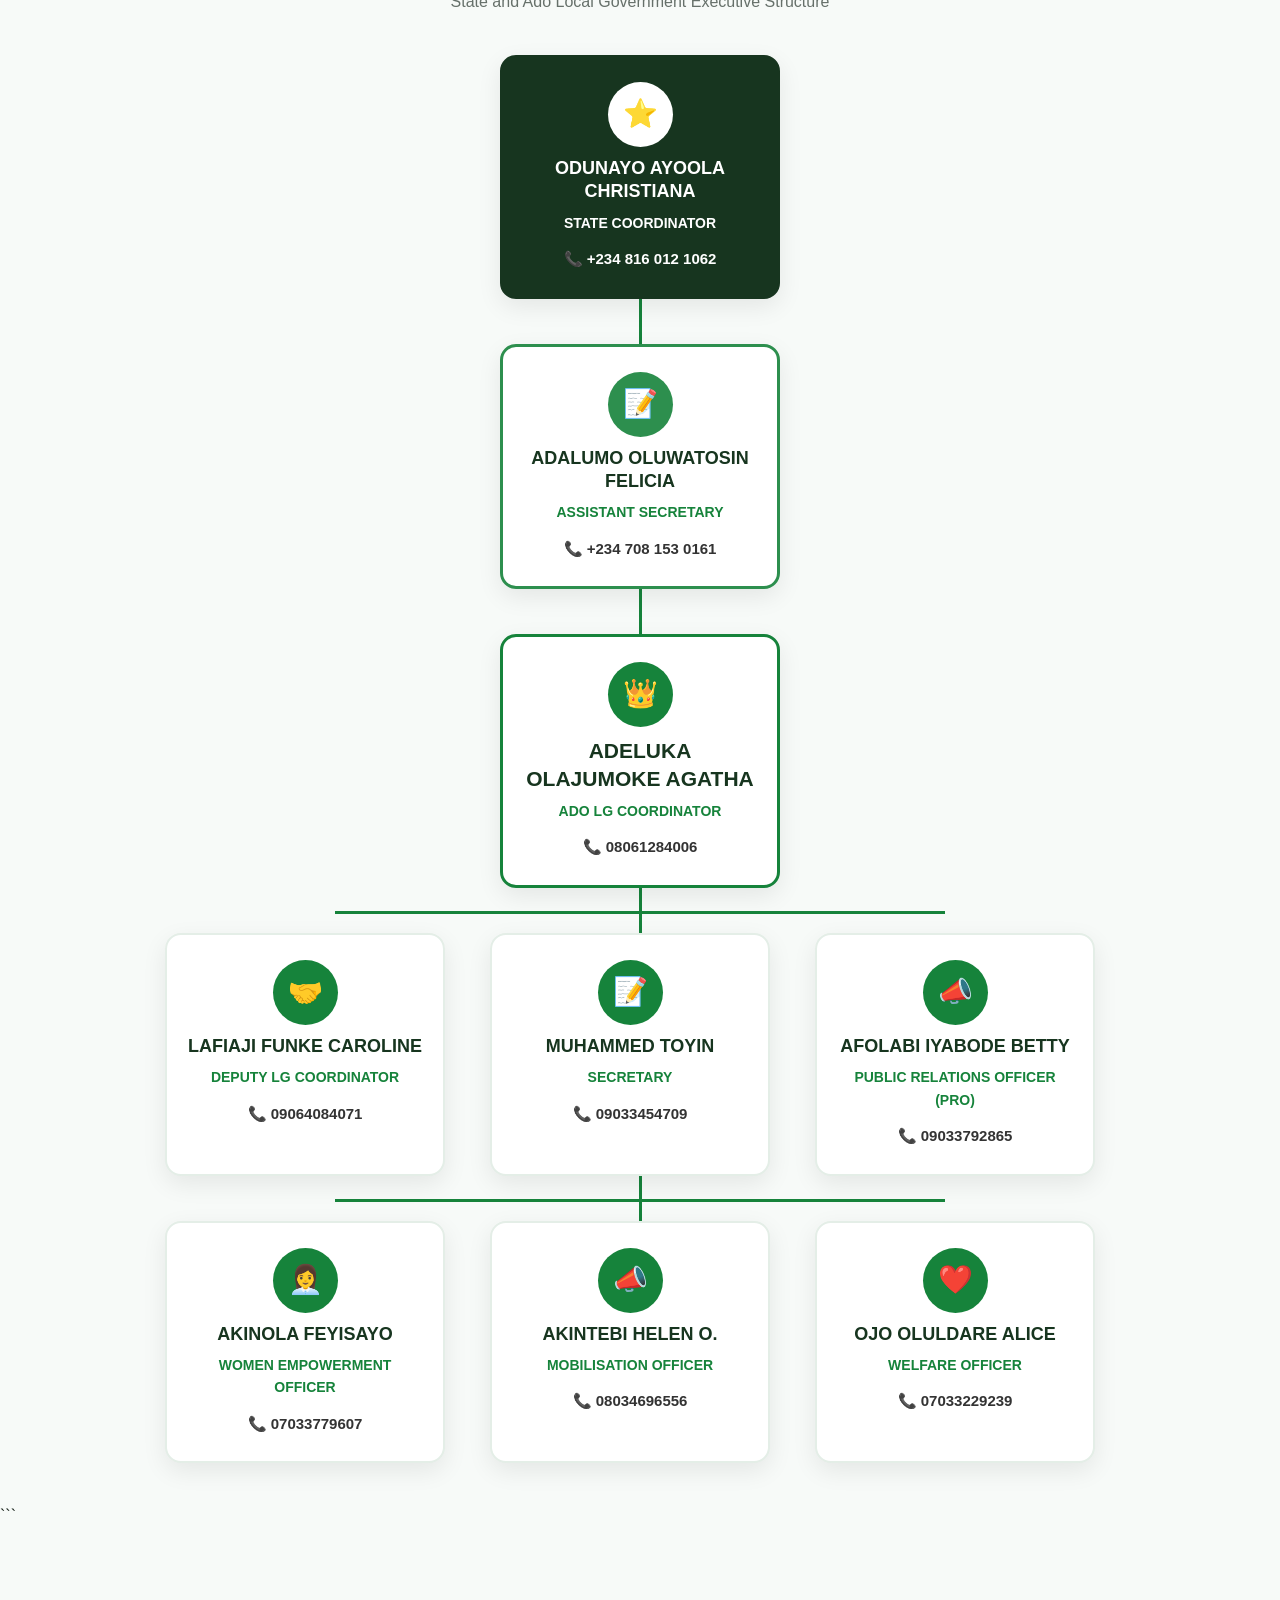
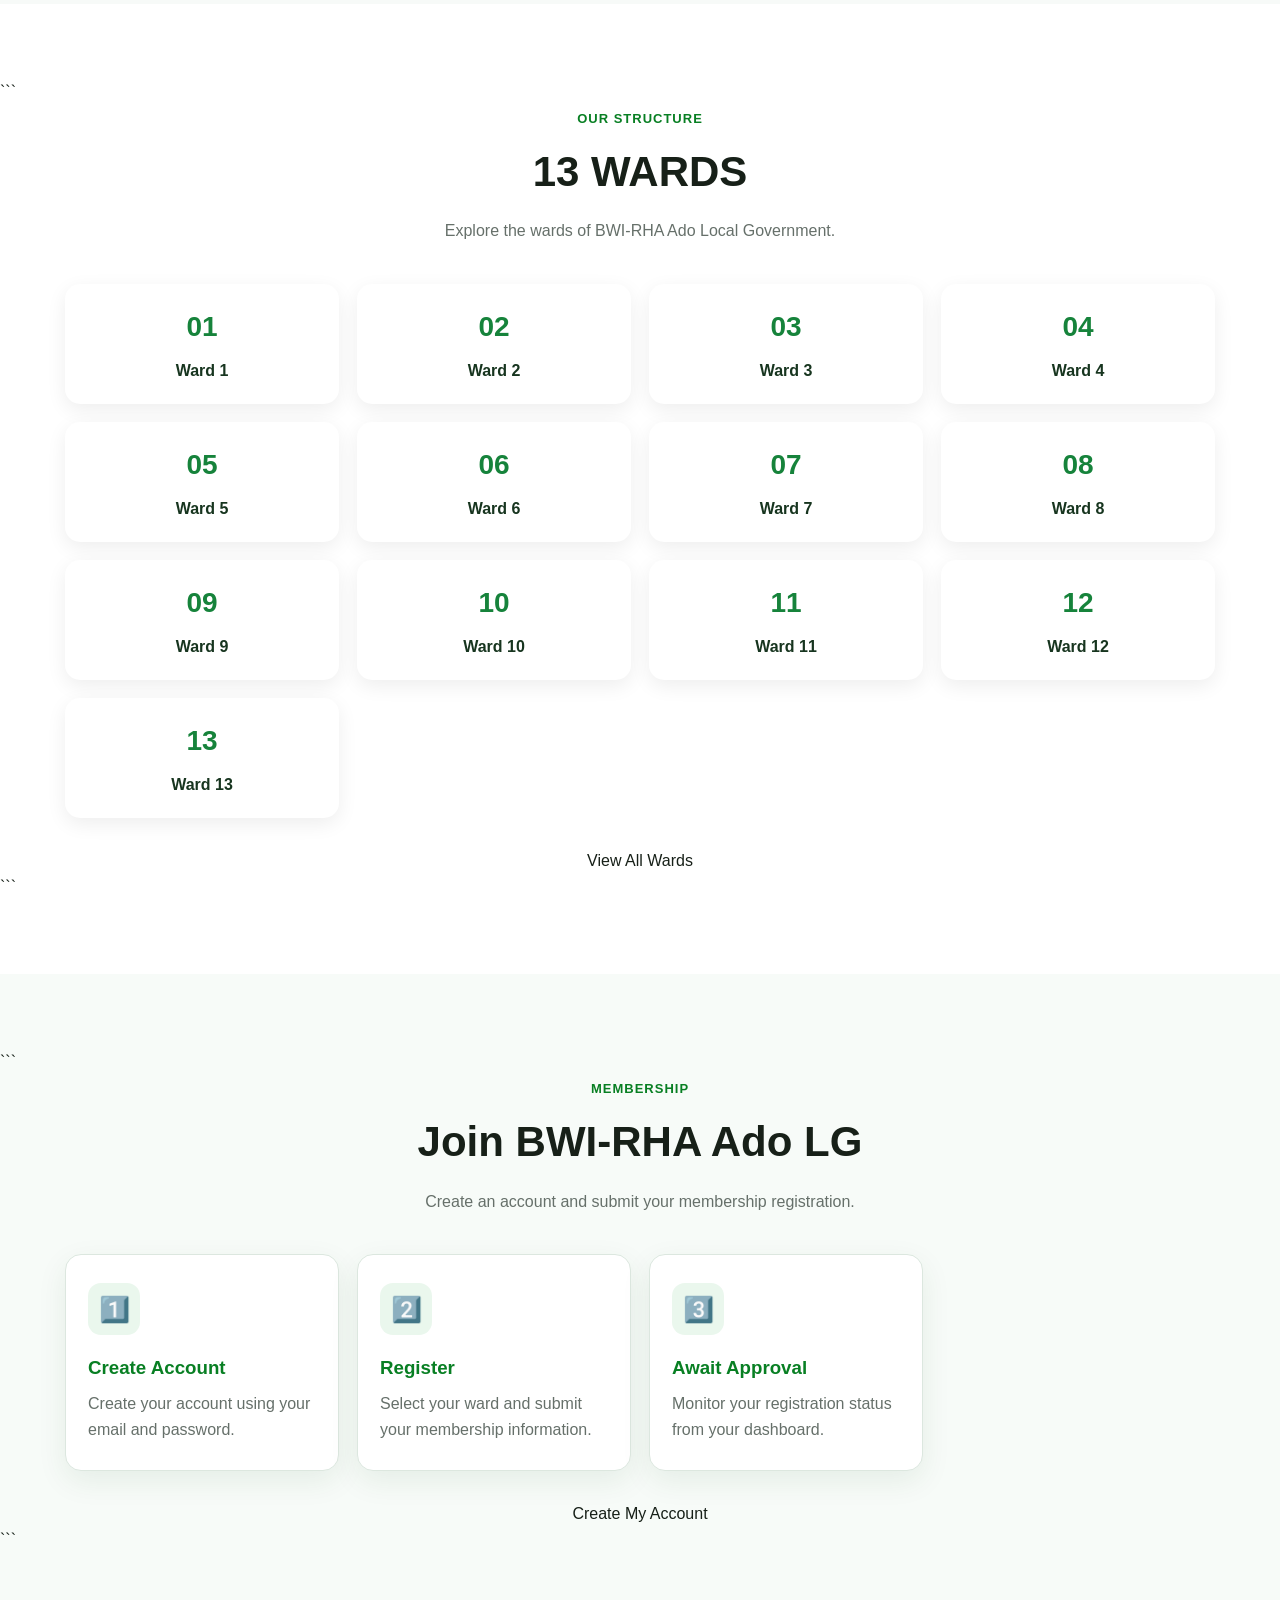
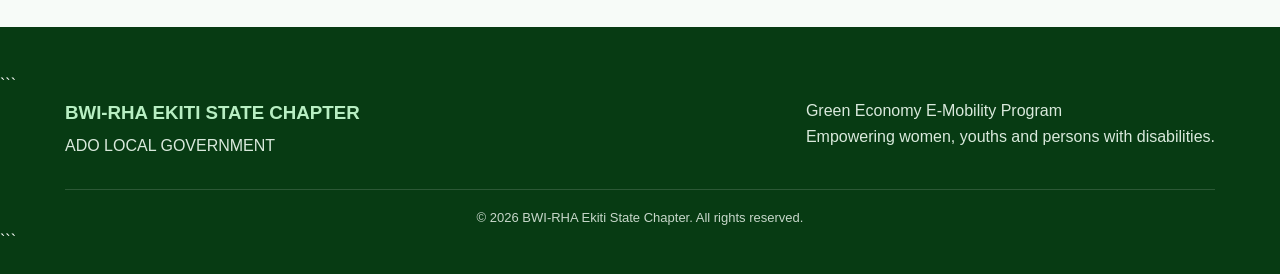
==== commit 60fab97a: "Update index.html" ====
--- a/index.html
+++ b/index.html
@@ -3,23 +3,13 @@
 <html lang="en">
 
 <head>
-
- 
-<meta charset="UTF-8">
-
-<meta
-    name="viewport"
-    content="width=device-width, initial-scale=1.0"
->
-
-<title>
-    BWI-RHA Ekiti State Chapter | Ado LG
-</title>
-
-<link
-    rel="stylesheet"
-    href="style.css"
->
+    <meta charset="UTF-8">
+    <meta name="viewport" content="width=device-width, initial-scale=1.0">
+
+```
+<title>BWI-RHA Ekiti State Chapter | Ado LG</title>
+
+<link rel="stylesheet" href="style.css">
 
 <style>
 
@@ -34,13 +24,14 @@
     .org-tree {
         width: 100%;
         max-width: 1100px;
-        margin: 40px auto 0;
+        margin: 40px auto;
         text-align: center;
     }
 
     .tree-level {
         display: flex;
         justify-content: center;
+        width: 100%;
     }
 
     .tree-card {
@@ -48,7 +39,7 @@
         padding: 25px 20px;
         background: #ffffff;
         border-radius: 16px;
-        box-shadow: 0 8px 25px rgba(0,0,0,0.08);
+        box-shadow: 0 8px 25px rgba(0, 0, 0, 0.08);
         border: 2px solid #e4eee7;
         transition: transform 0.2s ease;
     }
@@ -61,6 +52,7 @@
         margin: 10px 0 8px;
         color: #17351f;
         font-size: 18px;
+        line-height: 1.3;
     }
 
     .tree-icon {
@@ -95,6 +87,8 @@
         color: #16833b;
     }
 
+    /* STATE COORDINATOR */
+
     .state-card {
         background: #17351f;
         color: #ffffff;
@@ -118,6 +112,18 @@
         color: #17351f;
     }
 
+    /* ASSISTANT SECRETARY */
+
+    .assistant-card {
+        border: 3px solid #2d8f4e;
+    }
+
+    .assistant-card .tree-icon {
+        background: #2d8f4e;
+    }
+
+    /* ADO LG COORDINATOR */
+
     .coordinator-main {
         border: 3px solid #16833b;
     }
@@ -125,6 +131,8 @@
     .coordinator-main h3 {
         font-size: 21px;
     }
+
+    /* CONNECTING LINES */
 
     .tree-line {
         width: 3px;
@@ -132,6 +140,8 @@
         background: #16833b;
         margin: 0 auto;
     }
+
+    /* THREE OFFICERS */
 
     .tree-branches {
         position: relative;
@@ -154,62 +164,12 @@
 
 
     /* =========================================
-       MOBILE TREE
-    ========================================= */
-
-    @media (max-width: 800px) {
-
-        .tree-branches {
-            grid-template-columns: 1fr;
-            gap: 20px;
-        }
-
-        .tree-branches::before {
-            display: none;
-        }
-
-        .tree-card {
-            width: 100%;
-            max-width: 330px;
-            margin: 0 auto;
-        }
-
-        .tree-line {
-            height: 30px;
-        }
-
-    }
-
-
-    @media (max-width: 480px) {
-
-        .org-tree {
-            margin-top: 25px;
-        }
-
-        .tree-card {
-            padding: 22px 15px;
-        }
-
-        .tree-card h3 {
-            font-size: 16px;
-        }
-
-        .coordinator-main h3 {
-            font-size: 18px;
-        }
-
-    }
-
-
-    /* =========================================
-       WARD PREVIEW
+       WARDS
     ========================================= */
 
     .wards-preview {
         display: grid;
-        grid-template-columns:
-            repeat(4, 1fr);
+        grid-template-columns: repeat(4, 1fr);
         gap: 18px;
         margin-top: 30px;
     }
@@ -225,19 +185,12 @@
         border-radius: 15px;
         text-decoration: none;
         color: #17351f;
-        box-shadow:
-            0 6px 20px
-            rgba(0,0,0,0.07);
-        transition:
-            transform 0.2s ease,
-            box-shadow 0.2s ease;
+        box-shadow: 0 6px 20px rgba(0, 0, 0, 0.07);
+        transition: transform 0.2s ease;
     }
 
     .ward-preview-card:hover {
         transform: translateY(-4px);
-        box-shadow:
-            0 10px 25px
-            rgba(0,0,0,0.12);
     }
 
     .ward-preview-card span {
@@ -252,11 +205,33 @@
     }
 
 
+    /* =========================================
+       MOBILE
+    ========================================= */
+
     @media (max-width: 800px) {
 
+        .tree-branches {
+            grid-template-columns: 1fr;
+            gap: 20px;
+        }
+
+        .tree-branches::before {
+            display: none;
+        }
+
+        .tree-card {
+            width: 100%;
+            max-width: 330px;
+            margin: 0 auto;
+        }
+
+        .tree-line {
+            height: 30px;
+        }
+
         .wards-preview {
-            grid-template-columns:
-                repeat(2, 1fr);
+            grid-template-columns: repeat(2, 1fr);
         }
 
     }
@@ -264,8 +239,23 @@
 
     @media (max-width: 480px) {
 
+        .org-tree {
+            margin-top: 25px;
+        }
+
+        .tree-card {
+            padding: 22px 15px;
+        }
+
+        .tree-card h3 {
+            font-size: 16px;
+        }
+
+        .coordinator-main h3 {
+            font-size: 18px;
+        }
+
         .wards-preview {
-            grid-template-columns: 1fr 1fr;
             gap: 12px;
         }
 
@@ -277,7 +267,7 @@
     }
 
 </style>
- 
+```
 
 </head>
 
@@ -289,16 +279,10 @@
 
 <header class="site-header">
 
- 
+```
 <div class="header-container">
 
-
-    <!-- LOGO -->
-
-    <a
-        href="index.html"
-        class="logo-area"
-    >
+    <a href="index.html" class="logo-area">
 
         <img
             src="logo.jpeg"
@@ -320,8 +304,6 @@
 
     </a>
 
-
-    <!-- MOBILE MENU -->
 
     <button
         type="button"
@@ -333,8 +315,6 @@
     </button>
 
 
-    <!-- NAVIGATION -->
-
     <nav
         class="main-nav"
         id="mobileNav"
@@ -366,7 +346,7 @@
     </nav>
 
 </div>
- 
+```
 
 </header>
 
@@ -378,7 +358,7 @@
 
 <section class="hero">
 
- 
+```
 <div class="container hero-content">
 
     <div class="hero-text">
@@ -401,7 +381,6 @@
 
         <div class="buttons">
 
-
             <a
                 href="member-signup.html"
                 class="button signup-button"
@@ -409,7 +388,6 @@
                 Sign Up
             </a>
 
-
             <a
                 href="member-login.html"
                 class="button login-button"
@@ -417,13 +395,12 @@
                 Login
             </a>
 
-
         </div>
 
     </div>
 
 </div>
- 
+```
 
 </section>
 
@@ -433,9 +410,8 @@
 
 <section class="section light-section">
 
- 
+```
 <div class="container">
-
 
     <div class="section-title">
 
@@ -460,7 +436,6 @@
 
     <div class="feature-grid">
 
-
         <article class="feature-card">
 
             <div class="feature-icon">
@@ -517,23 +492,21 @@
 
         </article>
 
-
     </div>
 
 </div>
- 
+```
 
 </section>
 
 <!-- =========================================
-     ORGANIZATIONAL TREE
+     LEADERSHIP TREE
 ========================================= -->
 
 <section class="section exco-tree-section">
 
- 
+```
 <div class="container">
-
 
     <div class="section-title">
 
@@ -542,11 +515,12 @@
         </span>
 
         <h2>
-            ADO LOCAL GOVERNMENT
+            LEADERSHIP STRUCTURE
         </h2>
 
         <p>
-            Organizational Leadership Structure
+            State and Ado Local Government
+            Executive Structure
         </p>
 
     </div>
@@ -555,16 +529,47 @@
     <div class="org-tree">
 
 
-        <!-- ==============================
-             STATE SECRETARY
-        =============================== -->
+        <!-- STATE COORDINATOR -->
 
         <div class="tree-level">
 
             <div class="tree-card state-card">
 
                 <div class="tree-icon">
-                    🏛️
+                    ⭐
+                </div>
+
+                <h3>
+                    ODUNAYO AYOOLA CHRISTIANA
+                </h3>
+
+                <p class="tree-position">
+                    STATE COORDINATOR
+                </p>
+
+                <a
+                    href="tel:+2348160121062"
+                    class="tree-phone"
+                >
+                    📞 +234 816 012 1062
+                </a>
+
+            </div>
+
+        </div>
+
+
+        <div class="tree-line"></div>
+
+
+        <!-- ASSISTANT SECRETARY -->
+
+        <div class="tree-level">
+
+            <div class="tree-card assistant-card">
+
+                <div class="tree-icon">
+                    📝
                 </div>
 
                 <h3>
@@ -572,7 +577,7 @@
                 </h3>
 
                 <p class="tree-position">
-                    STATE SECRETARY
+                    ASSISTANT SECRETARY
                 </p>
 
                 <a
@@ -590,15 +595,11 @@
         <div class="tree-line"></div>
 
 
-        <!-- ==============================
-             ADO LG COORDINATOR
-        =============================== -->
+        <!-- ADO LG COORDINATOR -->
 
         <div class="tree-level">
 
-            <div
-                class="tree-card coordinator-main"
-            >
+            <div class="tree-card coordinator-main">
 
                 <div class="tree-icon">
                     👑
@@ -627,9 +628,7 @@
         <div class="tree-line"></div>
 
 
-        <!-- ==============================
-             FIRST LEVEL
-        =============================== -->
+        <!-- ADO LG FIRST LEVEL -->
 
         <div class="tree-branches">
 
@@ -699,8 +698,7 @@
                 </h3>
 
                 <p class="tree-position">
-                    PUBLIC RELATIONS
-                    OFFICER (PRO)
+                    PUBLIC RELATIONS OFFICER (PRO)
                 </p>
 
                 <a
@@ -712,16 +710,13 @@
 
             </div>
 
-
         </div>
 
 
         <div class="tree-line"></div>
 
 
-        <!-- ==============================
-             SECOND LEVEL
-        =============================== -->
+        <!-- ADO LG SECOND LEVEL -->
 
         <div class="tree-branches">
 
@@ -803,26 +798,23 @@
 
             </div>
 
-
         </div>
 
-
     </div>
 
 </div>
- 
+```
 
 </section>
 
 <!-- =========================================
-     WARDS
+     13 WARDS
 ========================================= -->
 
 <section class="section">
 
- 
+```
 <div class="container">
-
 
     <div class="section-title">
 
@@ -845,132 +837,75 @@
     <div class="wards-preview">
 
 
-        <a
-            href="wards.html"
-            class="ward-preview-card"
-        >
+        <a href="wards.html" class="ward-preview-card">
             <span>01</span>
             <strong>Ward 1</strong>
         </a>
 
-
-        <a
-            href="wards.html"
-            class="ward-preview-card"
-        >
+        <a href="wards.html" class="ward-preview-card">
             <span>02</span>
             <strong>Ward 2</strong>
         </a>
 
-
-        <a
-            href="wards.html"
-            class="ward-preview-card"
-        >
+        <a href="wards.html" class="ward-preview-card">
             <span>03</span>
             <strong>Ward 3</strong>
         </a>
 
-
-        <a
-            href="wards.html"
-            class="ward-preview-card"
-        >
+        <a href="wards.html" class="ward-preview-card">
             <span>04</span>
             <strong>Ward 4</strong>
         </a>
 
-
-        <a
-            href="wards.html"
-            class="ward-preview-card"
-        >
+        <a href="wards.html" class="ward-preview-card">
             <span>05</span>
             <strong>Ward 5</strong>
         </a>
 
-
-        <a
-            href="wards.html"
-            class="ward-preview-card"
-        >
+        <a href="wards.html" class="ward-preview-card">
             <span>06</span>
             <strong>Ward 6</strong>
         </a>
 
-
-        <a
-            href="wards.html"
-            class="ward-preview-card"
-        >
+        <a href="wards.html" class="ward-preview-card">
             <span>07</span>
             <strong>Ward 7</strong>
         </a>
 
-
-        <a
-            href="wards.html"
-            class="ward-preview-card"
-        >
+        <a href="wards.html" class="ward-preview-card">
             <span>08</span>
             <strong>Ward 8</strong>
         </a>
 
-
-        <a
-            href="wards.html"
-            class="ward-preview-card"
-        >
+        <a href="wards.html" class="ward-preview-card">
             <span>09</span>
             <strong>Ward 9</strong>
         </a>
 
-
-        <a
-            href="wards.html"
-            class="ward-preview-card"
-        >
+        <a href="wards.html" class="ward-preview-card">
             <span>10</span>
             <strong>Ward 10</strong>
         </a>
 
-
-        <a
-            href="wards.html"
-            class="ward-preview-card"
-        >
+        <a href="wards.html" class="ward-preview-card">
             <span>11</span>
             <strong>Ward 11</strong>
         </a>
 
-
-        <a
-            href="wards.html"
-            class="ward-preview-card"
-        >
+        <a href="wards.html" class="ward-preview-card">
             <span>12</span>
             <strong>Ward 12</strong>
         </a>
 
-
-        <a
-            href="wards.html"
-            class="ward-preview-card"
-        >
+        <a href="wards.html" class="ward-preview-card">
             <span>13</span>
             <strong>Ward 13</strong>
         </a>
 
-
-    </div>
-
-
-    <div
-        style="
-            text-align:center;
-            margin-top:30px;
-        "
-    >
+    </div>
+
+
+    <div style="text-align:center; margin-top:30px;">
 
         <a
             href="wards.html"
@@ -981,9 +916,8 @@
 
     </div>
 
-
 </div>
- 
+```
 
 </section>
 
@@ -993,14 +927,13 @@
 
 <section class="section light-section">
 
- 
+```
 <div class="container">
 
-
     <div class="section-title">
 
         <span>
-            BECOME A MEMBER
+            MEMBERSHIP
         </span>
 
         <h2>
@@ -1008,9 +941,8 @@
         </h2>
 
         <p>
-            Create your account and
-            complete your membership
-            registration.
+            Create an account and submit
+            your membership registration.
         </p>
 
     </div>
@@ -1030,9 +962,8 @@
             </h3>
 
             <p>
-                Create your personal
-                account with your email
-                and password.
+                Create your account using
+                your email and password.
             </p>
 
         </article>
@@ -1045,13 +976,12 @@
             </div>
 
             <h3>
-                Complete Registration
+                Register
             </h3>
 
             <p>
-                Select your ward and
-                provide your membership
-                information.
+                Select your ward and submit
+                your membership information.
             </p>
 
         </article>
@@ -1068,9 +998,8 @@
             </h3>
 
             <p>
-                Your registration remains
-                pending until reviewed by
-                an administrator.
+                Monitor your registration
+                status from your dashboard.
             </p>
 
         </article>
@@ -1079,12 +1008,7 @@
     </div>
 
 
-    <div
-        style="
-            text-align:center;
-            margin-top:30px;
-        "
-    >
+    <div style="text-align:center; margin-top:30px;">
 
         <a
             href="member-signup.html"
@@ -1095,9 +1019,8 @@
 
     </div>
 
-
 </div>
- 
+```
 
 </section>
 
@@ -1109,11 +1032,10 @@
 
 <footer class="site-footer">
 
- 
+```
 <div class="container">
 
     <div class="footer-content">
-
 
         <div>
 
@@ -1141,33 +1063,24 @@
 
         </div>
 
-
     </div>
 
 
     <div class="footer-bottom">
 
         <p>
-
             ©
             <span id="currentYear"></span>
-
             BWI-RHA Ekiti State Chapter.
-
             All rights reserved.
-
         </p>
 
     </div>
 
 </div>
- 
+```
 
 </footer>
-
-<!-- =========================================
-     JAVASCRIPT
-========================================= -->
 
 <script>
 
@@ -1175,8 +1088,7 @@
     "DOMContentLoaded",
     function () {
 
-
-        /* YEAR */
+        /* CURRENT YEAR */
 
         const year =
             document.getElementById(
@@ -1184,10 +1096,8 @@
             );
 
         if (year) {
-
             year.textContent =
                 new Date().getFullYear();
-
         }
 
 
@@ -1222,12 +1132,10 @@
 
         }
 
-
     }
 );
 
 </script>
 
 </body>
-
 </html>
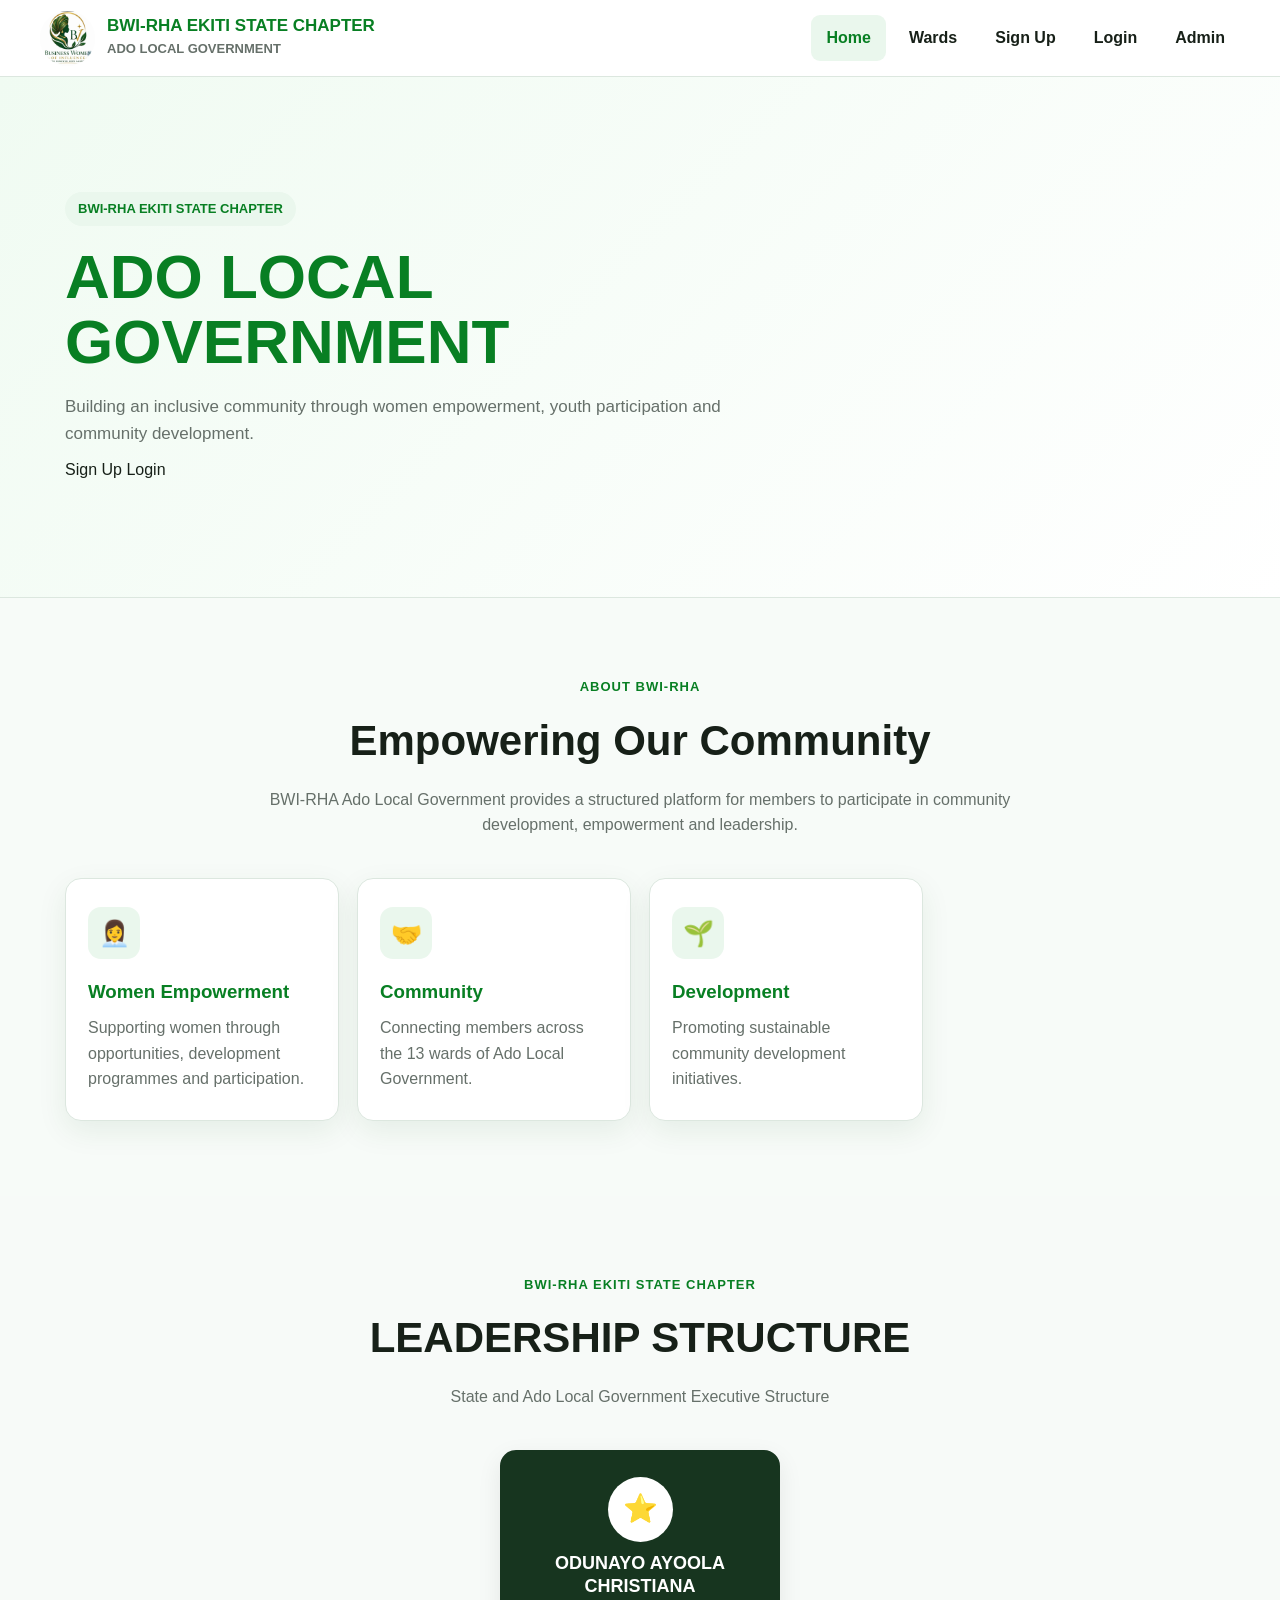
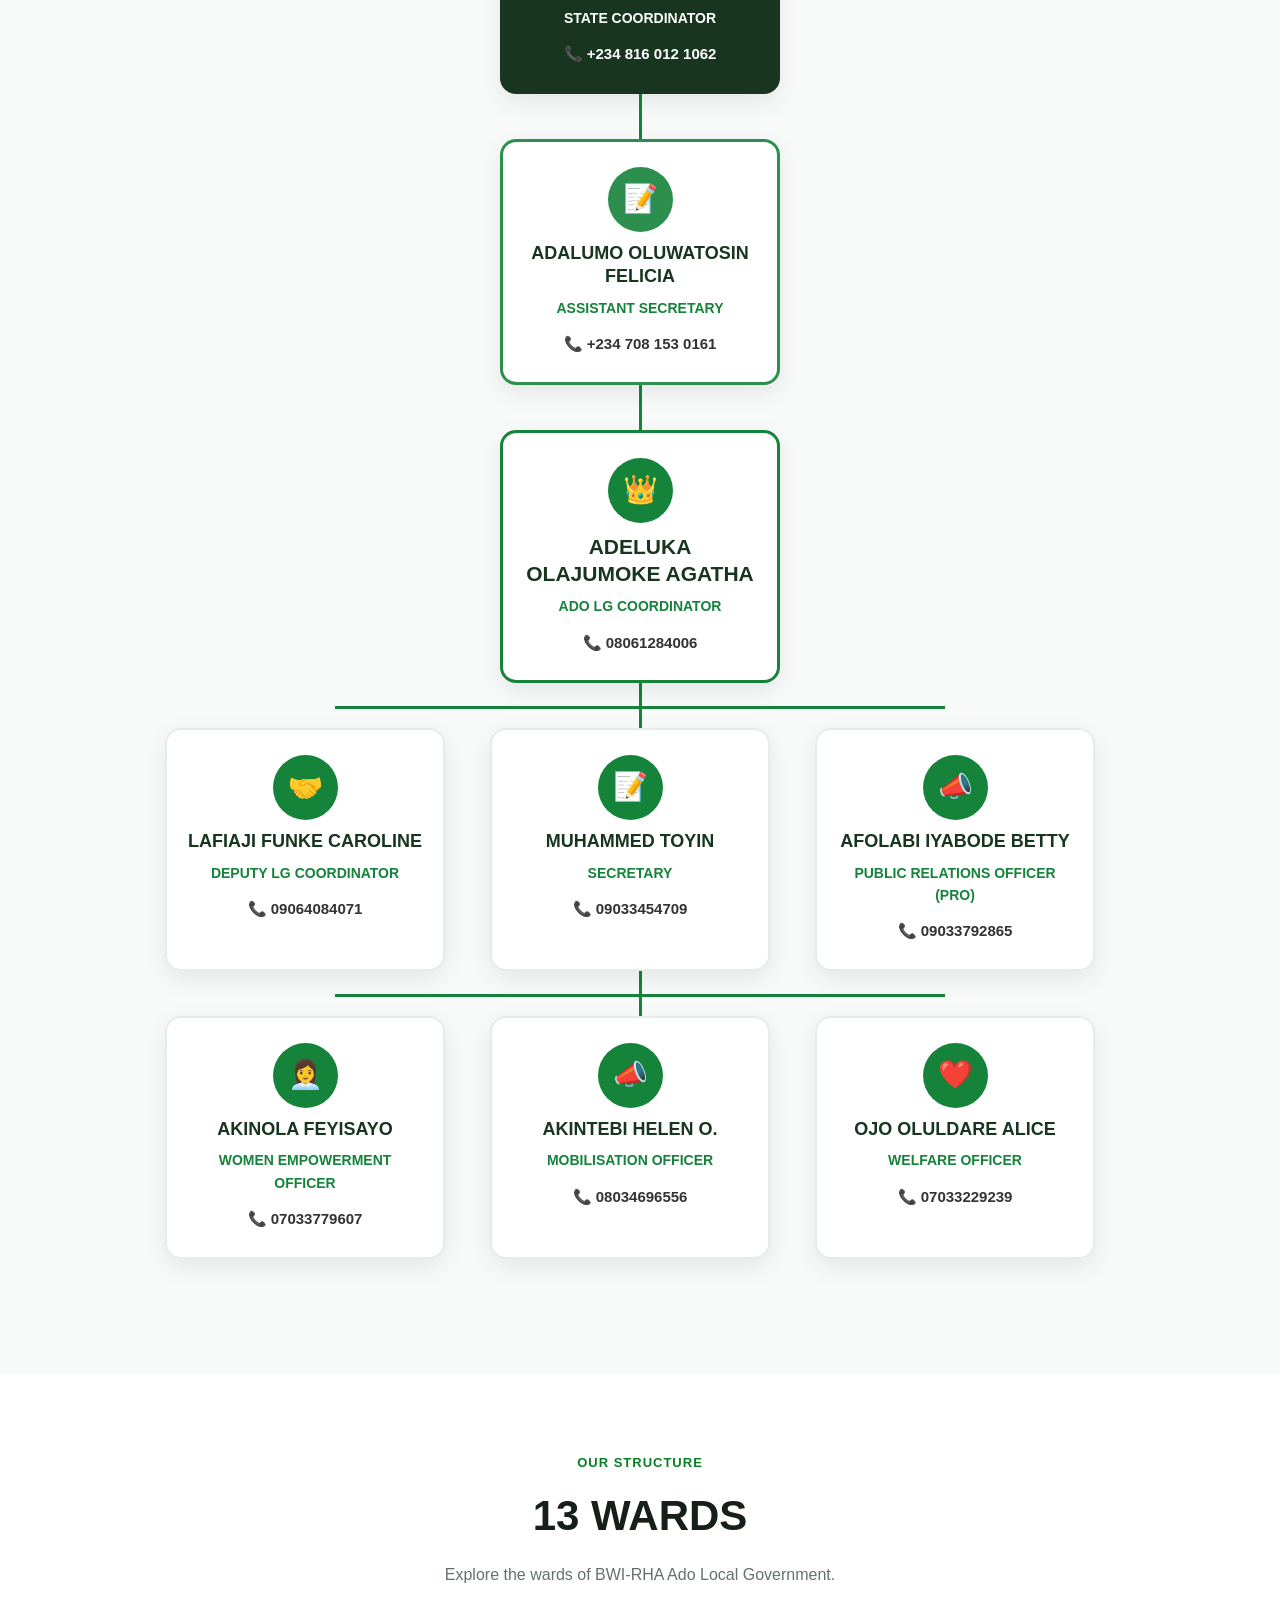
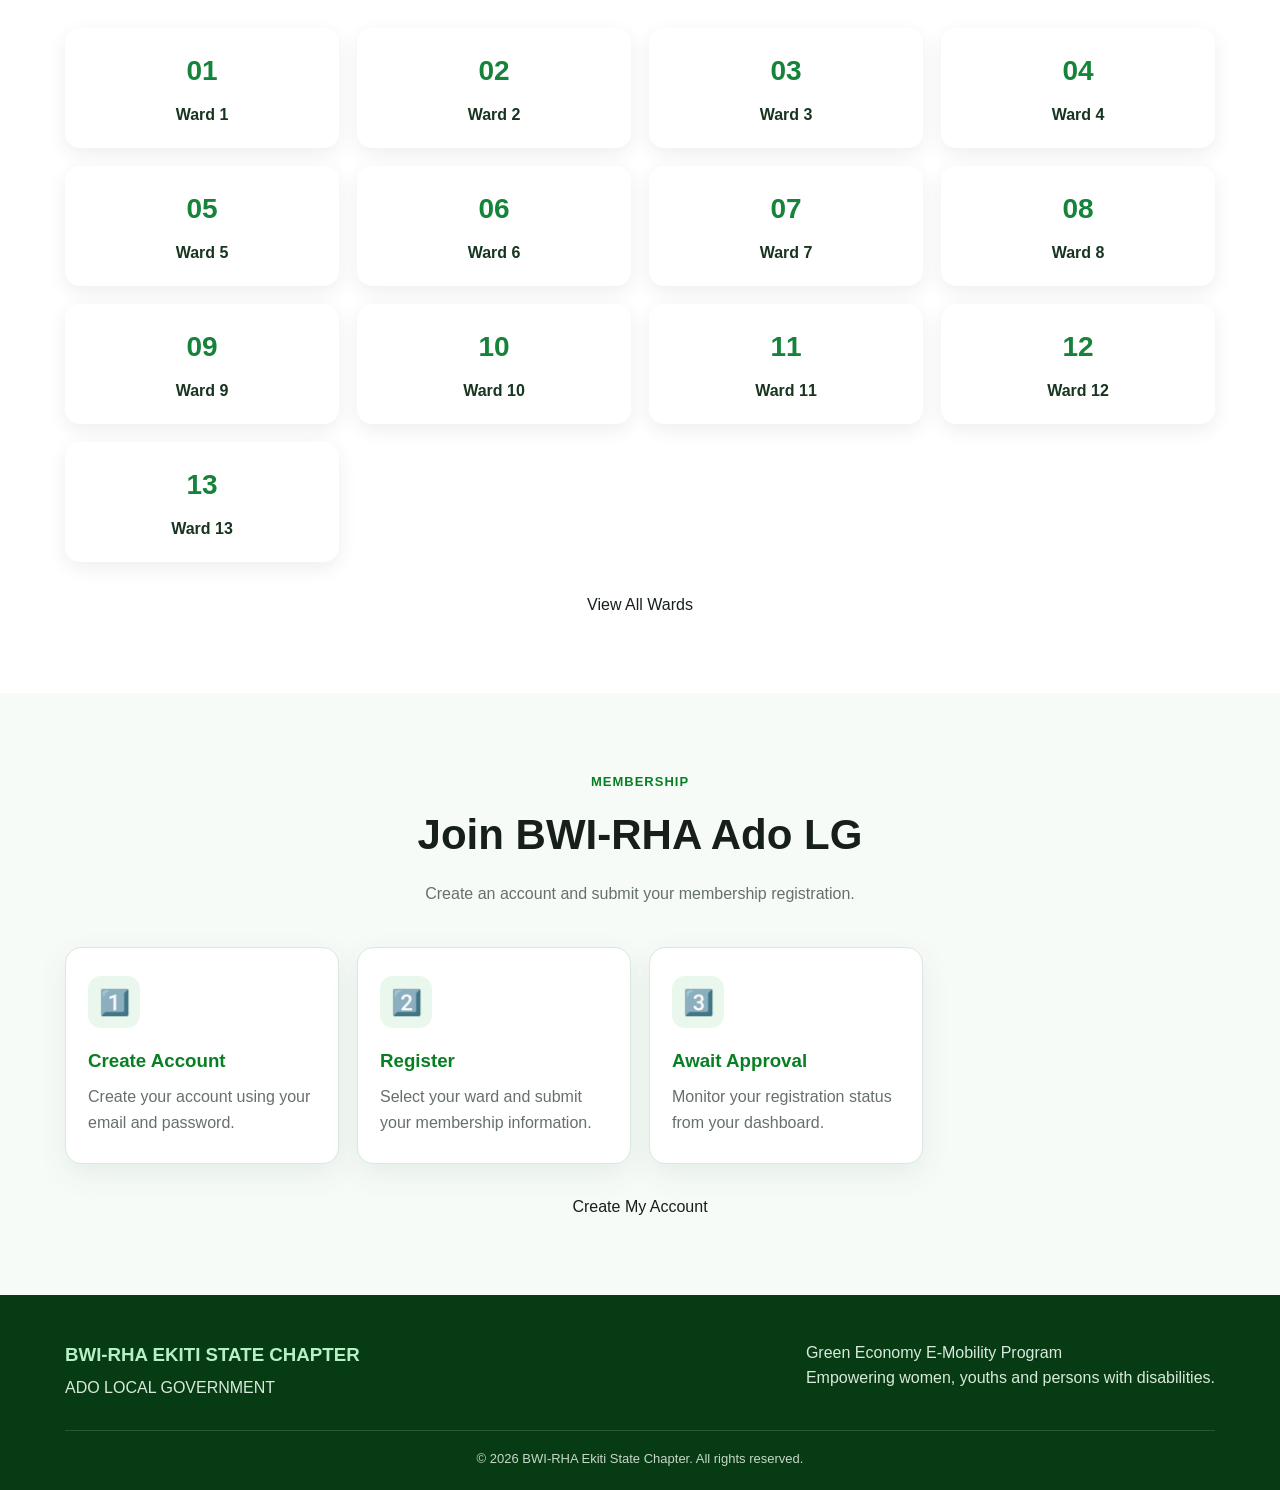
==== commit 73ff37f9: "Update index.html" ====
--- a/index.html
+++ b/index.html
@@ -6,7 +6,7 @@
     <meta charset="UTF-8">
     <meta name="viewport" content="width=device-width, initial-scale=1.0">
 
-```
+ 
 <title>BWI-RHA Ekiti State Chapter | Ado LG</title>
 
 <link rel="stylesheet" href="style.css">
@@ -267,7 +267,7 @@
     }
 
 </style>
-```
+ 
 
 </head>
 
@@ -279,7 +279,7 @@
 
 <header class="site-header">
 
-```
+ 
 <div class="header-container">
 
     <a href="index.html" class="logo-area">
@@ -346,7 +346,7 @@
     </nav>
 
 </div>
-```
+ 
 
 </header>
 
@@ -358,7 +358,7 @@
 
 <section class="hero">
 
-```
+ 
 <div class="container hero-content">
 
     <div class="hero-text">
@@ -400,7 +400,7 @@
     </div>
 
 </div>
-```
+ 
 
 </section>
 
@@ -410,7 +410,7 @@
 
 <section class="section light-section">
 
-```
+ 
 <div class="container">
 
     <div class="section-title">
@@ -495,7 +495,7 @@
     </div>
 
 </div>
-```
+ 
 
 </section>
 
@@ -505,7 +505,7 @@
 
 <section class="section exco-tree-section">
 
-```
+ 
 <div class="container">
 
     <div class="section-title">
@@ -803,7 +803,7 @@
     </div>
 
 </div>
-```
+ 
 
 </section>
 
@@ -813,7 +813,7 @@
 
 <section class="section">
 
-```
+ 
 <div class="container">
 
     <div class="section-title">
@@ -917,7 +917,7 @@
     </div>
 
 </div>
-```
+ 
 
 </section>
 
@@ -927,7 +927,7 @@
 
 <section class="section light-section">
 
-```
+ 
 <div class="container">
 
     <div class="section-title">
@@ -1020,7 +1020,7 @@
     </div>
 
 </div>
-```
+ 
 
 </section>
 
@@ -1032,7 +1032,7 @@
 
 <footer class="site-footer">
 
-```
+ 
 <div class="container">
 
     <div class="footer-content">
@@ -1078,7 +1078,7 @@
     </div>
 
 </div>
-```
+ 
 
 </footer>
 
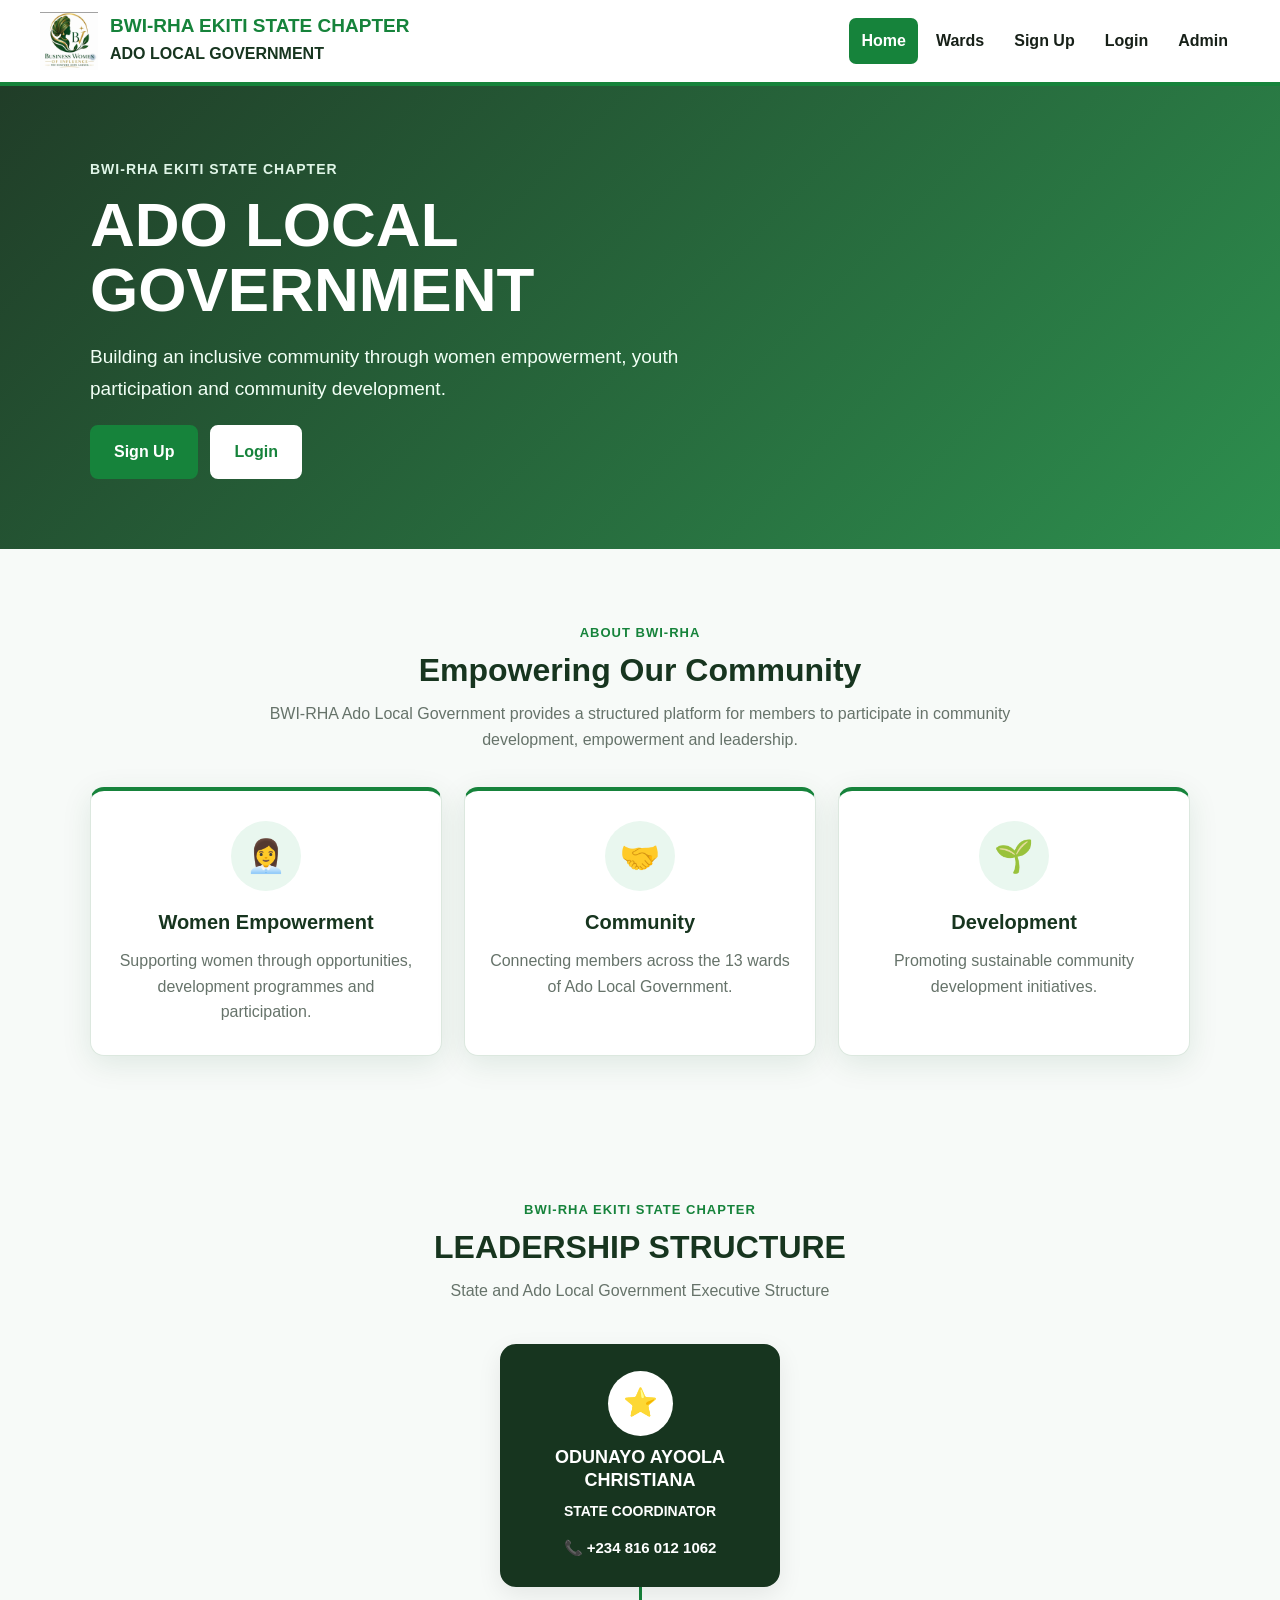
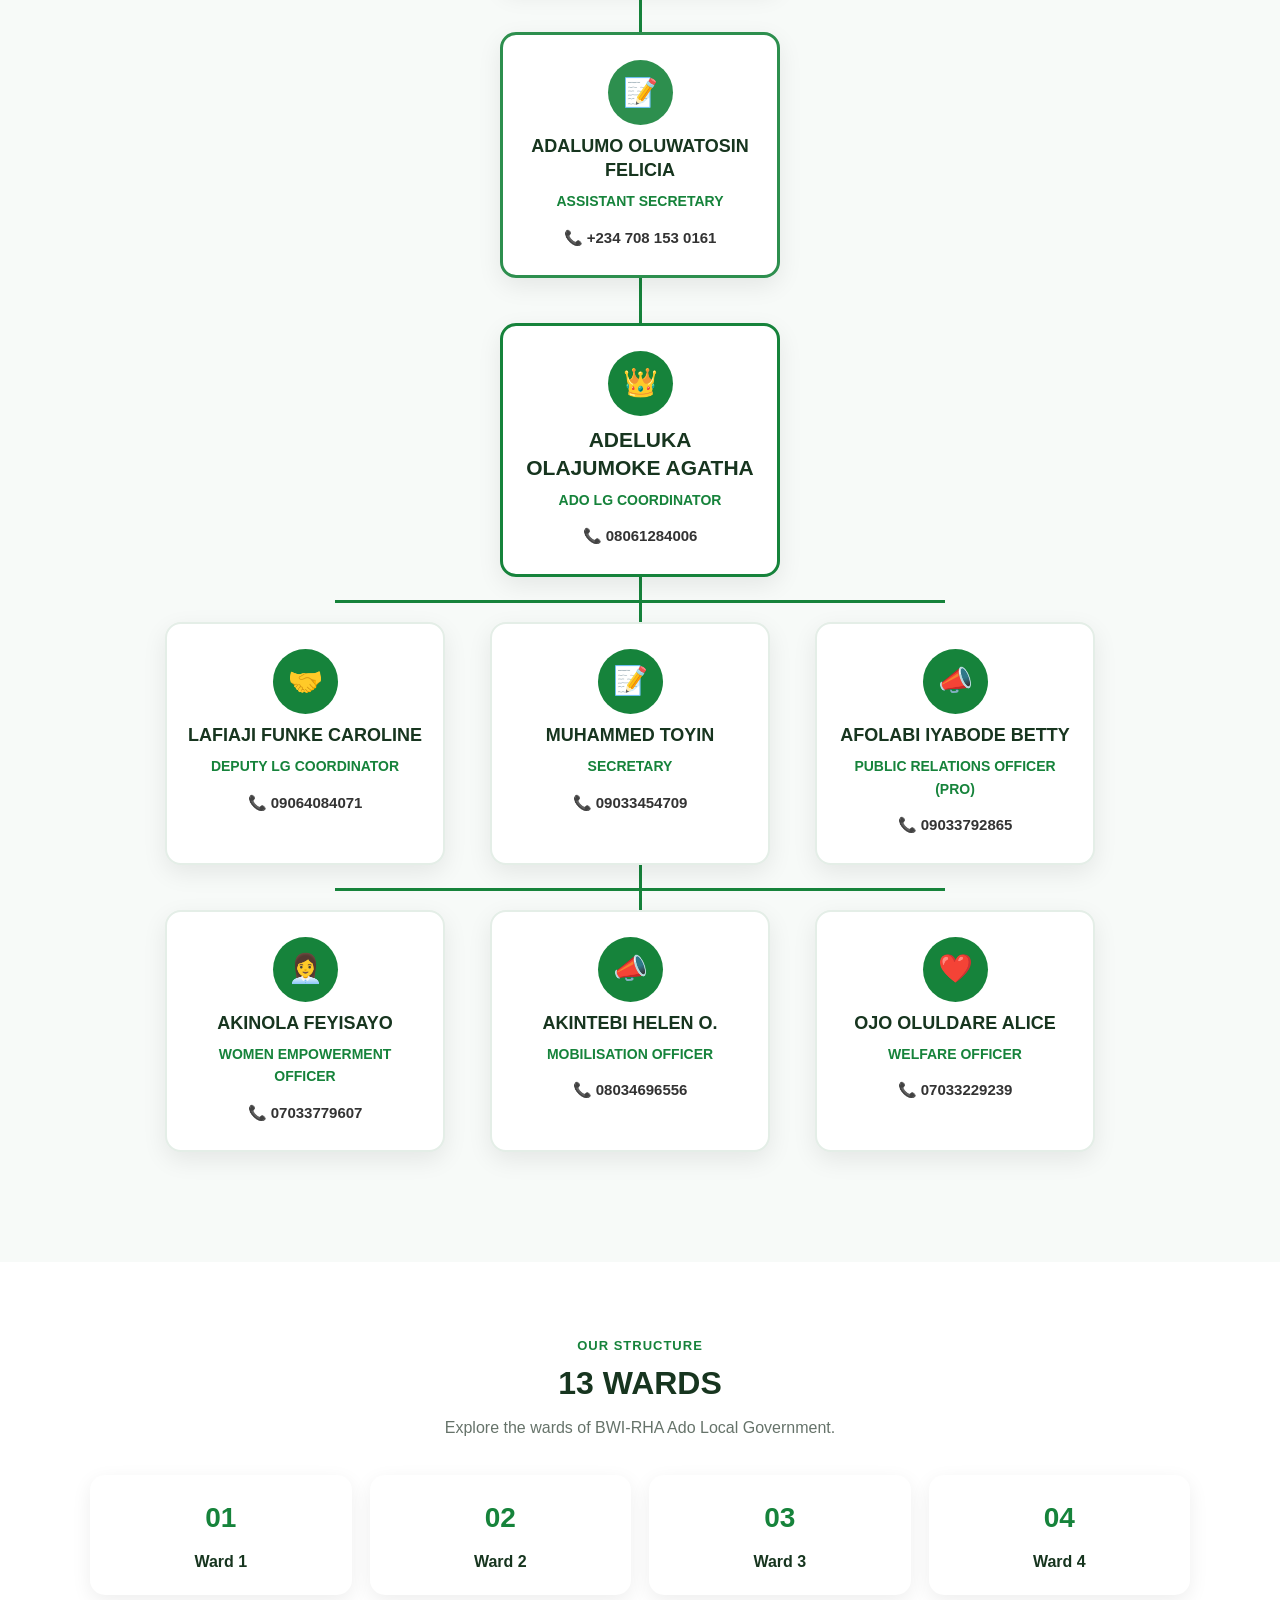
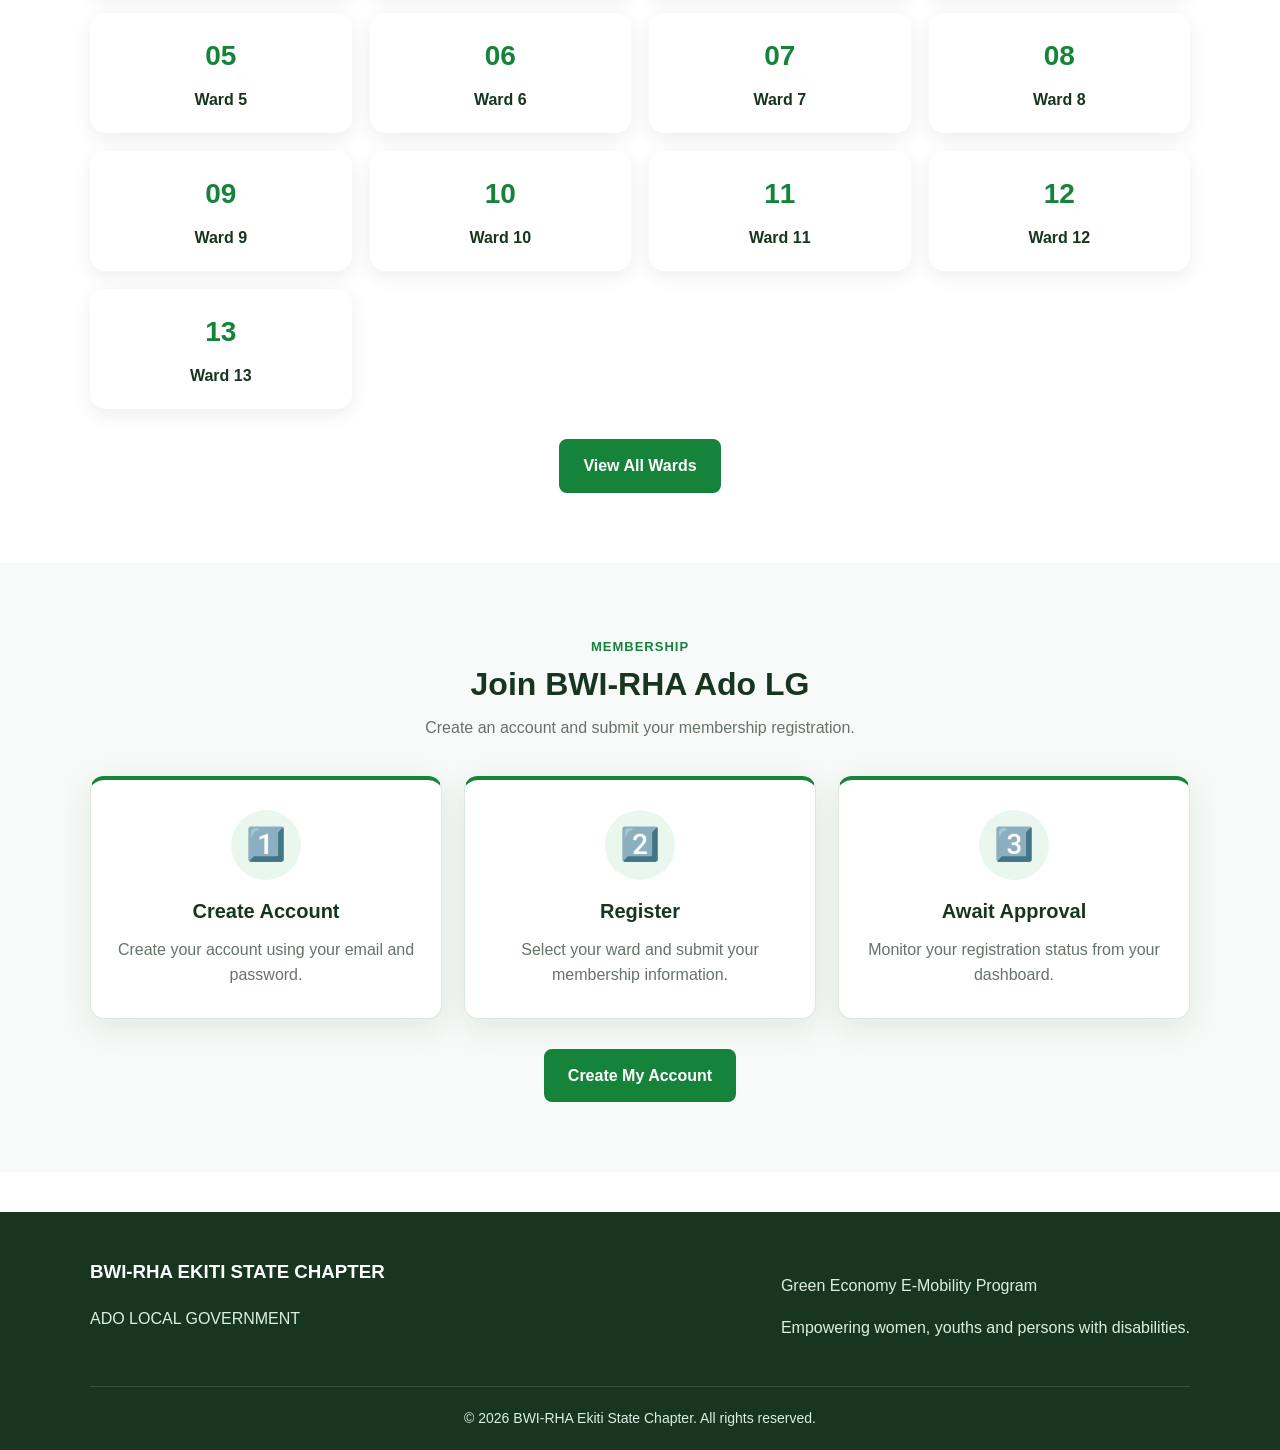
==== commit b9aba0e4: "Update index.html" ====
--- a/index.html
+++ b/index.html
@@ -3,13 +3,26 @@
 <html lang="en">
 
 <head>
+
     <meta charset="UTF-8">
+
     <meta name="viewport" content="width=device-width, initial-scale=1.0">
 
- 
-<title>BWI-RHA Ekiti State Chapter | Ado LG</title>
-
-<link rel="stylesheet" href="style.css">
+    <!-- SEO -->
+    <meta name="description"
+          content="Official BWI-RHA Ekiti State Chapter, Ado Local Government. Membership registration, wards, leadership and community development.">
+
+    <meta name="keywords"
+          content="BWI-RHA, BWI RHA, BWI-RHA Ekiti State, BWI-RHA Ado LG, BWI-RHA Ado Local Government">
+
+    <meta name="robots" content="index, follow">
+
+    <link rel="canonical"
+          href="https://lainaadavid-glitch.github.io/bwi-rha-ekiti/">
+
+    <title>BWI-RHA Ekiti State Chapter | Ado LG</title>
+
+    <link rel="stylesheet" href="style.css">
 
 <style>
 
@@ -267,7 +280,6 @@
     }
 
 </style>
- 
 
 </head>
 
@@ -279,7 +291,6 @@
 
 <header class="site-header">
 
- 
 <div class="header-container">
 
     <a href="index.html" class="logo-area">
@@ -346,7 +357,6 @@
     </nav>
 
 </div>
- 
 
 </header>
 
@@ -358,7 +368,6 @@
 
 <section class="hero">
 
- 
 <div class="container hero-content">
 
     <div class="hero-text">
@@ -400,7 +409,6 @@
     </div>
 
 </div>
- 
 
 </section>
 
@@ -410,7 +418,6 @@
 
 <section class="section light-section">
 
- 
 <div class="container">
 
     <div class="section-title">
@@ -495,7 +502,6 @@
     </div>
 
 </div>
- 
 
 </section>
 
@@ -505,7 +511,6 @@
 
 <section class="section exco-tree-section">
 
- 
 <div class="container">
 
     <div class="section-title">
@@ -527,7 +532,6 @@
 
 
     <div class="org-tree">
-
 
         <!-- STATE COORDINATOR -->
 
@@ -632,7 +636,6 @@
 
         <div class="tree-branches">
 
-
             <!-- DEPUTY -->
 
             <div class="tree-card">
@@ -720,7 +723,6 @@
 
         <div class="tree-branches">
 
-
             <!-- WOMEN EMPOWERMENT -->
 
             <div class="tree-card">
@@ -803,7 +805,6 @@
     </div>
 
 </div>
- 
 
 </section>
 
@@ -813,7 +814,6 @@
 
 <section class="section">
 
- 
 <div class="container">
 
     <div class="section-title">
@@ -835,7 +835,6 @@
 
 
     <div class="wards-preview">
-
 
         <a href="wards.html" class="ward-preview-card">
             <span>01</span>
@@ -917,7 +916,6 @@
     </div>
 
 </div>
- 
 
 </section>
 
@@ -927,7 +925,6 @@
 
 <section class="section light-section">
 
- 
 <div class="container">
 
     <div class="section-title">
@@ -950,7 +947,6 @@
 
     <div class="feature-grid">
 
-
         <article class="feature-card">
 
             <div class="feature-icon">
@@ -1003,7 +999,6 @@
             </p>
 
         </article>
-
 
     </div>
 
@@ -1020,7 +1015,6 @@
     </div>
 
 </div>
- 
 
 </section>
 
@@ -1032,7 +1026,6 @@
 
 <footer class="site-footer">
 
- 
 <div class="container">
 
     <div class="footer-content">
@@ -1078,7 +1071,6 @@
     </div>
 
 </div>
- 
 
 </footer>
 
--- a/style.css
+++ b/style.css
@@ -1,25 +1,23 @@
 /* =========================================================
    BWI-RHA EKITI STATE CHAPTER
    ADO LOCAL GOVERNMENT
-   GREEN & WHITE DESIGN
+   GREEN + WHITE DESIGN
 ========================================================= */
 
 :root {
-    --green: #087f23;
-    --dark-green: #045c18;
-    --light-green: #eaf7ed;
+    --green: #16833b;
+    --dark-green: #17351f;
+    --light-green: #e9f7ef;
+    --very-light: #f7faf8;
     --white: #ffffff;
     --black: #172018;
-    --gray: #66706a;
-    --border: #dce7df;
-    --shadow: 0 10px 30px rgba(0, 80, 20, 0.08);
-    --radius: 16px;
+    --gray: #66736a;
+    --border: #dce8df;
+    --shadow: 0 8px 30px rgba(0, 80, 40, 0.10);
 }
 
 * {
     box-sizing: border-box;
-    margin: 0;
-    padding: 0;
 }
 
 html {
@@ -27,35 +25,36 @@
 }
 
 body {
-    font-family:
-        Arial,
-        Helvetica,
-        sans-serif;
-
-    background: var(--white);
+    margin: 0;
+    font-family: Arial, Helvetica, sans-serif;
     color: var(--black);
+    background: var(--white);
     line-height: 1.6;
 }
 
+img {
+    max-width: 100%;
+    display: block;
+}
+
 a {
+    color: var(--green);
     text-decoration: none;
-    color: inherit;
+}
+
+a:hover {
+    text-decoration: none;
 }
 
 button,
 input,
-select,
-textarea {
-    font: inherit;
-}
-
-
-/* =========================================================
-   CONTAINER
-========================================================= */
+textarea,
+select {
+    font-family: inherit;
+}
 
 .container {
-    width: min(1150px, 92%);
+    width: min(1100px, 92%);
     margin: 0 auto;
 }
 
@@ -66,7 +65,7 @@
 
 .site-header {
     background: var(--white);
-    border-bottom: 1px solid var(--border);
+    border-bottom: 4px solid var(--green);
     position: sticky;
     top: 0;
     z-index: 1000;
@@ -74,13 +73,13 @@
 
 .header-container {
     width: min(1200px, 94%);
-    margin: auto;
-
-    min-height: 76px;
+    min-height: 82px;
+    margin: 0 auto;
 
     display: flex;
     align-items: center;
     justify-content: space-between;
+
     gap: 20px;
 }
 
@@ -88,28 +87,34 @@
     display: flex;
     align-items: center;
     gap: 12px;
+
+    color: var(--black);
+    text-decoration: none;
+    min-width: 0;
 }
 
 .site-logo {
-    width: 55px;
-    height: 55px;
-
+    width: 58px;
+    height: 58px;
     object-fit: contain;
-
-    border-radius: 50%;
+    flex-shrink: 0;
+}
+
+.logo-text {
+    min-width: 0;
 }
 
 .logo-text h1 {
+    margin: 0;
     color: var(--green);
-    font-size: 17px;
+    font-size: 19px;
     line-height: 1.2;
 }
 
 .logo-text p {
-    color: var(--gray);
-    font-size: 13px;
-    font-weight: 700;
-    margin-top: 3px;
+    margin: 3px 0 0;
+    font-weight: bold;
+    color: var(--dark-green);
 }
 
 
@@ -120,38 +125,39 @@
 .main-nav {
     display: flex;
     align-items: center;
-    gap: 8px;
+    gap: 6px;
 }
 
 .main-nav a {
-    padding: 10px 15px;
-    border-radius: 9px;
+    padding: 10px 12px;
+    border-radius: 7px;
 
     color: var(--black);
     font-weight: 600;
 
     transition:
-        background 0.2s,
-        color 0.2s;
+        background .2s ease,
+        color .2s ease;
 }
 
 .main-nav a:hover,
 .main-nav a.active {
-    background: var(--light-green);
-    color: var(--green);
+    background: var(--green);
+    color: var(--white);
 }
 
 .menu-btn {
     display: none;
 
-    border: none;
+    border: 0;
     background: var(--green);
-    color: white;
-
-    width: 43px;
-    height: 43px;
-
-    border-radius: 9px;
+    color: var(--white);
+
+    padding: 10px 14px;
+    border-radius: 7px;
+
+    font-size: 22px;
+    line-height: 1;
 
     cursor: pointer;
 }
@@ -162,225 +168,244 @@
 ========================================================= */
 
 .hero {
+    min-height: 430px;
+
+    display: flex;
+    align-items: center;
+
     background:
         linear-gradient(
             135deg,
-            #f0fbf2,
-            #ffffff
+            rgba(23, 53, 31, .96),
+            rgba(22, 131, 59, .90)
         );
 
-    border-bottom: 1px solid var(--border);
+    color: var(--white);
 }
 
 .hero-content {
-    min-height: 520px;
-
     display: flex;
     align-items: center;
 }
 
 .hero-text {
-    max-width: 760px;
+    max-width: 720px;
+    padding: 70px 0;
 }
 
 .hero-label {
     display: inline-block;
 
+    margin-bottom: 12px;
+
+    font-size: 14px;
+    font-weight: bold;
+    letter-spacing: 1px;
+
+    color: #dff5e7;
+}
+
+.hero h2 {
+    margin: 0 0 18px;
+
+    font-size: clamp(36px, 6vw, 62px);
+    line-height: 1.05;
+}
+
+.hero p {
+    max-width: 650px;
+
+    margin: 0 0 20px;
+
+    font-size: 19px;
+    line-height: 1.7;
+
+    color: #f1fff5;
+}
+
+
+/* =========================================================
+   SECTIONS
+========================================================= */
+
+.section {
+    padding: 70px 0;
+}
+
+.light-section {
+    background: var(--very-light);
+}
+
+.section-title {
+    max-width: 800px;
+    margin: 0 auto 35px;
+    text-align: center;
+}
+
+.section-title span {
+    display: inline-block;
+
+    margin-bottom: 7px;
+
     color: var(--green);
-    background: var(--light-green);
-
-    padding: 7px 13px;
-
-    border-radius: 30px;
 
     font-size: 13px;
-    font-weight: 800;
-
-    margin-bottom: 18px;
-}
-
-.hero h2 {
-    color: var(--green);
-
-    font-size: clamp(35px, 6vw, 62px);
-
-    line-height: 1.05;
-
-    margin-bottom: 18px;
-}
-
-.hero h3 {
-    font-size: clamp(20px, 3vw, 30px);
-
-    margin-bottom: 18px;
-}
-
-.hero p {
-    max-width: 720px;
-
+    font-weight: bold;
+
+    letter-spacing: 1px;
+    text-transform: uppercase;
+}
+
+.section-title h2 {
+    margin: 0 0 12px;
+
+    color: var(--dark-green);
+
+    font-size: 32px;
+    line-height: 1.2;
+}
+
+.section-title p {
+    margin: 0 auto;
     color: var(--gray);
-
-    font-size: 17px;
-
-    margin-bottom: 10px;
-}
-
-.hero-buttons {
+    max-width: 750px;
+}
+
+
+/* =========================================================
+   BUTTONS
+========================================================= */
+
+.buttons {
     display: flex;
     flex-wrap: wrap;
-
     gap: 12px;
-
-    margin-top: 28px;
-}
-
-
-/* =========================================================
-   BUTTONS
-========================================================= */
-
+}
+
+.button,
 .btn {
-    display: inline-flex;
-    align-items: center;
-    justify-content: center;
-
-    min-height: 46px;
-
-    padding: 11px 20px;
-
-    border: 1px solid var(--green);
-
-    border-radius: 10px;
-
-    background: white;
+    display: inline-block;
+
+    padding: 12px 22px;
+
+    border-radius: 8px;
+
+    border: 2px solid var(--green);
+
+    background: var(--green);
+    color: var(--white);
+
+    font-weight: bold;
+
+    cursor: pointer;
+
+    transition:
+        transform .2s ease,
+        background .2s ease,
+        color .2s ease,
+        box-shadow .2s ease;
+}
+
+.button:hover,
+.btn:hover {
+    background: var(--dark-green);
+    border-color: var(--dark-green);
+    color: var(--white);
+
+    transform: translateY(-2px);
+}
+
+.signup-button {
+    background: var(--green);
+    color: var(--white);
+    border-color: var(--green);
+}
+
+.login-button {
+    background: var(--white);
     color: var(--green);
-
-    font-weight: 700;
-
-    cursor: pointer;
-
-    transition:
-        transform 0.2s,
-        background 0.2s,
-        color 0.2s;
-}
-
-.btn:hover {
-    transform: translateY(-2px);
-}
-
-.btn.primary {
+    border-color: var(--white);
+}
+
+.login-button:hover {
+    background: var(--light-green);
+    color: var(--dark-green);
+}
+
+.primary {
     background: var(--green);
-    color: white;
-}
-
-.btn.primary:hover {
-    background: var(--dark-green);
-}
-
-
-/* =========================================================
-   SECTIONS
-========================================================= */
-
-.section {
-    padding: 75px 0;
-}
-
-.light-section {
-    background: #f7fbf8;
-}
-
-.section-title {
-    max-width: 780px;
-
-    margin: 0 auto 40px;
-
-    text-align: center;
-}
-
-.section-title > span {
-    color: var(--green);
-
-    font-size: 13px;
-
-    font-weight: 800;
-
-    letter-spacing: 1px;
-}
-
-.section-title h2 {
-    font-size: clamp(28px, 4vw, 42px);
-
-    margin: 8px 0 13px;
-}
-
-.section-title p {
-    color: var(--gray);
-
-    font-size: 16px;
-}
-
-
-/* =========================================================
-   FEATURES
+    color: var(--white);
+    border-color: var(--green);
+}
+
+.full-width {
+    width: 100%;
+}
+
+
+/* =========================================================
+   FEATURE GRID
 ========================================================= */
 
 .feature-grid {
     display: grid;
-
-    grid-template-columns:
-        repeat(4, 1fr);
-
-    gap: 18px;
+    grid-template-columns: repeat(3, 1fr);
+    gap: 22px;
+    margin-top: 30px;
 }
 
 .feature-card {
-    background: white;
+    background: var(--white);
 
     border: 1px solid var(--border);
-
-    border-radius: var(--radius);
-
-    padding: 28px 22px;
+    border-top: 4px solid var(--green);
+
+    border-radius: 14px;
+
+    padding: 30px 25px;
+
+    text-align: center;
 
     box-shadow: var(--shadow);
 
     transition:
-        transform 0.2s,
-        border-color 0.2s;
+        transform .2s ease,
+        box-shadow .2s ease;
 }
 
 .feature-card:hover {
     transform: translateY(-5px);
 
-    border-color: #9ed4aa;
+    box-shadow:
+        0 14px 35px
+        rgba(0, 80, 40, .14);
 }
 
 .feature-icon {
-    width: 52px;
-    height: 52px;
+    width: 70px;
+    height: 70px;
+
+    margin: 0 auto 15px;
 
     display: flex;
     align-items: center;
     justify-content: center;
 
-    border-radius: 13px;
+    border-radius: 50%;
 
     background: var(--light-green);
 
-    font-size: 25px;
-
-    margin-bottom: 18px;
+    font-size: 32px;
 }
 
 .feature-card h3 {
-    margin-bottom: 8px;
-
-    color: var(--green);
+    margin: 0 0 10px;
+    color: var(--dark-green);
+    font-size: 20px;
 }
 
 .feature-card p {
+    margin: 0;
     color: var(--gray);
 }
 
@@ -395,153 +420,962 @@
     grid-template-columns:
         repeat(4, 1fr);
 
-    gap: 13px;
+    gap: 15px;
+
+    margin-top: 30px;
 }
 
 .ward-button {
-    border: 1px solid var(--border);
-
-    background: white;
-
-    border-radius: 13px;
-
-    padding: 18px;
+    min-height: 65px;
+
+    padding: 15px;
+
+    border: 2px solid var(--border);
+    border-radius: 12px;
+
+    background: var(--white);
+    color: var(--dark-green);
+
+    font-size: 16px;
+    font-weight: 700;
 
     cursor: pointer;
 
-    text-align: left;
-
     transition:
-        transform 0.2s,
-        border-color 0.2s,
-        background 0.2s;
+        background .2s ease,
+        color .2s ease,
+        border-color .2s ease,
+        transform .2s ease,
+        box-shadow .2s ease;
 }
 
 .ward-button:hover,
 .ward-button.active {
+    background: var(--green);
+    border-color: var(--green);
+    color: var(--white);
+
+    transform: translateY(-2px);
+
+    box-shadow:
+        0 8px 20px
+        rgba(22, 131, 59, .18);
+}
+
+
+/* =========================================================
+   WARD DISPLAY
+========================================================= */
+
+.ward-display {
+    margin-top: 25px;
+}
+
+.empty-state {
+    padding: 35px;
+
+    text-align: center;
+
+    background: var(--white);
+
+    border: 1px solid var(--border);
+
+    border-radius: 14px;
+
+    box-shadow: var(--shadow);
+}
+
+.empty-state h3 {
+    margin: 10px 0;
+
+    color: var(--dark-green);
+}
+
+.empty-state p {
+    margin: 0;
+
+    color: var(--gray);
+}
+
+.empty-icon {
+    color: var(--green);
+}
+
+
+/* =========================================================
+   MEMBER DIRECTORY
+========================================================= */
+
+.member-directory {
+    margin-top: 35px;
+}
+
+.member-directory-header {
+    display: flex;
+
+    justify-content: space-between;
+    align-items: center;
+
+    gap: 15px;
+    flex-wrap: wrap;
+
+    margin-bottom: 20px;
+}
+
+.member-directory-header h3 {
+    margin: 0;
+    color: var(--dark-green);
+}
+
+.member-count {
+    background: var(--green);
+    color: var(--white);
+
+    padding: 8px 14px;
+
+    border-radius: 20px;
+
+    font-weight: 700;
+    font-size: 14px;
+}
+
+.members-grid {
+    display: grid;
+
+    grid-template-columns:
+        repeat(auto-fit, minmax(250px, 1fr));
+
+    gap: 18px;
+}
+
+.member-card {
+    background: var(--white);
+
+    border-radius: 14px;
+
+    padding: 20px;
+
+    box-shadow:
+        0 5px 20px
+        rgba(0, 0, 0, .07);
+
+    cursor: pointer;
+
+    transition: .2s ease;
+
+    border: 1px solid var(--border);
+}
+
+.member-card:hover {
+    transform: translateY(-3px);
+
+    box-shadow:
+        0 9px 28px
+        rgba(0, 0, 0, .12);
+}
+
+.member-card h4 {
+    margin: 0 0 12px;
+
+    color: var(--green);
+
+    font-size: 18px;
+}
+
+.member-card p {
+    margin: 7px 0;
+
+    color: #555;
+
+    font-size: 14px;
+}
+
+.approved-badge {
+    display: inline-block;
+
+    margin-top: 10px;
+
+    padding: 6px 11px;
+
+    border-radius: 20px;
+
     background: var(--light-green);
 
+    color: #12652c;
+
+    font-size: 12px;
+    font-weight: 700;
+}
+
+.loading-members,
+.no-members {
+    background: var(--white);
+
+    padding: 30px;
+
+    text-align: center;
+
+    border-radius: 12px;
+
+    color: var(--gray);
+}
+
+.loading-members {
+    color: var(--green);
+}
+
+
+/* =========================================================
+   MEMBER MODAL
+========================================================= */
+
+.member-modal {
+    display: none;
+
+    position: fixed;
+
+    inset: 0;
+
+    z-index: 9999;
+
+    background: rgba(0, 40, 20, .65);
+
+    padding: 20px;
+
+    overflow-y: auto;
+}
+
+.member-modal.show {
+    display: flex;
+
+    align-items: center;
+    justify-content: center;
+}
+
+.member-modal-box {
+    position: relative;
+
+    width: 100%;
+    max-width: 600px;
+
+    background: var(--white);
+
+    border-radius: 18px;
+
+    padding: 30px;
+
+    max-height: 90vh;
+
+    overflow-y: auto;
+
+    border-top: 5px solid var(--green);
+
+    box-shadow:
+        0 20px 60px
+        rgba(0, 0, 0, .20);
+}
+
+.member-modal-box h2 {
+    margin-top: 0;
+
+    color: var(--green);
+
+    padding-right: 35px;
+}
+
+.close-member-modal {
+    position: absolute;
+
+    right: 15px;
+    top: 15px;
+
+    width: 38px;
+    height: 38px;
+
+    border: 0;
+
+    border-radius: 50%;
+
+    background: var(--light-green);
+
+    color: var(--dark-green);
+
+    font-size: 22px;
+
+    cursor: pointer;
+}
+
+.close-member-modal:hover {
+    background: var(--green);
+    color: var(--white);
+}
+
+.member-detail {
+    display: flex;
+
+    justify-content: space-between;
+
+    gap: 20px;
+
+    padding: 13px 0;
+
+    border-bottom: 1px solid var(--border);
+}
+
+.member-detail strong {
+    color: #555;
+}
+
+.member-detail span {
+    text-align: right;
+
+    font-weight: 600;
+
+    word-break: break-word;
+}
+
+.status-approved {
+    color: #12652c;
+    font-weight: 800;
+}
+
+
+/* =========================================================
+   FORM CONTAINER
+========================================================= */
+
+.form-container {
+    width: 100%;
+    max-width: 620px;
+
+    margin: 50px auto;
+
+    padding: 35px;
+
+    background: var(--white);
+
+    border: 1px solid var(--border);
+
+    border-top: 6px solid var(--green);
+
+    border-radius: 18px;
+
+    box-shadow:
+        0 15px 45px
+        rgba(0, 80, 40, .12);
+}
+
+
+/* =========================================================
+   FORMS
+========================================================= */
+
+.form-group {
+    margin-bottom: 20px;
+}
+
+.form-group label,
+form label {
+    display: block;
+
+    margin-bottom: 8px;
+
+    color: var(--dark-green);
+
+    font-weight: 700;
+}
+
+.form-group input,
+.form-group textarea,
+.form-group select,
+form input,
+form textarea,
+form select {
+    width: 100%;
+
+    padding: 13px 15px;
+
+    border: 2px solid var(--border);
+
+    border-radius: 9px;
+
+    background: var(--very-light);
+
+    color: var(--black);
+
+    font-size: 15px;
+
+    outline: none;
+
+    transition:
+        border-color .2s ease,
+        box-shadow .2s ease,
+        background .2s ease;
+}
+
+.form-group input:focus,
+.form-group textarea:focus,
+.form-group select:focus,
+form input:focus,
+form textarea:focus,
+form select:focus {
     border-color: var(--green);
 
+    background: var(--white);
+
+    box-shadow:
+        0 0 0 4px
+        rgba(22, 131, 59, .10);
+}
+
+.form-group input::placeholder,
+.form-group textarea::placeholder,
+form input::placeholder,
+form textarea::placeholder {
+    color: #8a968e;
+}
+
+
+/* =========================================================
+   ADMIN LOGIN
+========================================================= */
+
+#adminLogin {
+    width: 100%;
+    max-width: 520px;
+
+    margin: 60px auto;
+
+    padding: 40px;
+
+    background: var(--white);
+
+    border: 1px solid var(--border);
+
+    border-top: 6px solid var(--green);
+
+    border-radius: 20px;
+
+    box-shadow:
+        0 15px 45px
+        rgba(0, 80, 40, .12);
+}
+
+#adminLogin .section-title {
+    margin-bottom: 30px;
+    text-align: center;
+}
+
+#adminLogin .section-title h2 {
+    margin: 0 0 8px;
+
+    color: var(--dark-green);
+
+    font-size: 30px;
+}
+
+#adminLogin .section-title p {
+    margin: 0;
+
+    color: var(--gray);
+
+    font-size: 15px;
+}
+
+#adminLogin .form-group {
+    margin-bottom: 22px;
+}
+
+#adminLogin label {
+    display: block;
+
+    margin-bottom: 8px;
+
+    color: var(--dark-green);
+
+    font-size: 15px;
+
+    font-weight: 700;
+}
+
+#adminLogin input[type="email"],
+#adminLogin input[type="password"] {
+    display: block;
+
+    width: 100%;
+    height: 52px;
+
+    padding: 0 16px;
+
+    border: 2px solid var(--border);
+
+    border-radius: 10px;
+
+    background: var(--very-light);
+
+    color: var(--black);
+
+    font-size: 16px;
+
+    outline: none;
+
+    transition:
+        border-color .2s ease,
+        background .2s ease,
+        box-shadow .2s ease;
+}
+
+#adminLogin input[type="email"]:focus,
+#adminLogin input[type="password"]:focus {
+    border-color: var(--green);
+
+    background: var(--white);
+
+    box-shadow:
+        0 0 0 4px
+        rgba(22, 131, 59, .10);
+}
+
+#adminLogin input::placeholder {
+    color: #8a968e;
+}
+
+#adminLogin .btn.primary,
+#adminLogin #adminLoginBtn {
+    display: block;
+
+    width: 100%;
+    height: 52px;
+
+    padding: 0 20px;
+
+    border: 0;
+
+    border-radius: 10px;
+
+    background: var(--green);
+
+    color: var(--white);
+
+    font-size: 16px;
+
+    font-weight: 700;
+
+    cursor: pointer;
+
+    transition:
+        background .2s ease,
+        transform .2s ease,
+        box-shadow .2s ease;
+}
+
+#adminLogin .btn.primary:hover,
+#adminLogin #adminLoginBtn:hover {
+    background: var(--dark-green);
+
     transform: translateY(-2px);
-}
-
-.ward-button strong {
-    display: block;
+
+    box-shadow:
+        0 8px 20px
+        rgba(22, 131, 59, .20);
+}
+
+#adminLoginMessage {
+    margin-top: 18px;
+
+    padding: 10px;
+
+    text-align: center;
+
+    color: var(--dark-green);
+
+    background: var(--light-green);
+
+    border-radius: 8px;
+
+    font-size: 14px;
+
+    font-weight: 600;
+}
+
+
+/* =========================================================
+   ADMIN DASHBOARD
+========================================================= */
+
+#adminDashboard {
+    width: 100%;
+}
+
+.admin-header {
+    display: flex;
+
+    align-items: center;
+
+    justify-content: space-between;
+
+    gap: 20px;
+
+    flex-wrap: wrap;
+
+    margin-bottom: 30px;
+
+    padding: 25px;
+
+    background: var(--white);
+
+    border-radius: 16px;
+
+    border: 1px solid var(--border);
+
+    border-left: 5px solid var(--green);
+
+    box-shadow: var(--shadow);
+}
+
+.admin-header h2 {
+    margin: 0 0 5px;
+
+    color: var(--dark-green);
+}
+
+.admin-header p {
+    margin: 0;
+
+    color: var(--gray);
+}
+
+.dashboard-stats {
+    display: grid;
+
+    grid-template-columns:
+        repeat(3, 1fr);
+
+    gap: 20px;
+
+    margin-bottom: 30px;
+}
+
+.stat-card {
+    padding: 25px;
+
+    text-align: center;
+
+    background: var(--white);
+
+    border: 1px solid var(--border);
+
+    border-top: 4px solid var(--green);
+
+    border-radius: 14px;
+
+    box-shadow:
+        0 8px 25px
+        rgba(0, 80, 40, .08);
+}
+
+.stat-card h3 {
+    margin: 0;
 
     color: var(--green);
 
-    font-size: 16px;
-}
-
-.ward-button span {
-    display: block;
-
-    font-weight: 700;
-
-    margin-top: 3px;
-}
-
-.ward-button small {
-    display: block;
+    font-size: 32px;
+}
+
+.stat-card p {
+    margin: 5px 0 0;
 
     color: var(--gray);
 
-    margin-top: 4px;
-}
-
-
-/* =========================================================
-   WARD DISPLAY
-========================================================= */
-
-.ward-display {
-    margin-top: 30px;
-}
-
-.panel {
-    background: white;
+    font-weight: 600;
+}
+
+.admin-section {
+    margin-bottom: 30px;
+
+    padding: 28px;
+
+    background: var(--white);
 
     border: 1px solid var(--border);
 
-    border-radius: var(--radius);
-
-    padding: 28px;
-
-    box-shadow: var(--shadow);
-}
-
-.panel h2 {
+    border-radius: 16px;
+
+    box-shadow:
+        0 8px 25px
+        rgba(0, 80, 40, .08);
+}
+
+.admin-section h2 {
+    margin-top: 0;
+
+    color: var(--dark-green);
+}
+
+.admin-section p {
+    color: var(--gray);
+}
+
+.admin-section-header {
+    display: flex;
+
+    align-items: center;
+
+    justify-content: space-between;
+
+    gap: 15px;
+
+    flex-wrap: wrap;
+
+    margin-bottom: 20px;
+}
+
+.loading {
+    padding: 30px;
+
+    text-align: center;
+
     color: var(--green);
 
-    margin-bottom: 4px;
-}
-
-.panel h3 {
-    margin-top: 25px;
-
-    margin-bottom: 12px;
-}
-
-.registration-item {
-    background: #fbfdfb;
+    background: var(--very-light);
+
+    border-radius: 10px;
+
+    font-weight: 600;
+}
+
+
+/* =========================================================
+   FORM MESSAGES
+========================================================= */
+
+.form-message {
+    margin-top: 15px;
+
+    padding: 11px 14px;
+
+    color: var(--dark-green);
+
+    background: var(--light-green);
+
+    border: 1px solid #b9dec5;
+
+    border-radius: 8px;
+
+    font-size: 14px;
+
+    font-weight: 600;
+}
+
+
+/* =========================================================
+   EXECUTIVE MANAGEMENT
+========================================================= */
+
+.exco-manager {
+    display: grid;
+
+    grid-template-columns:
+        repeat(auto-fit, minmax(250px, 1fr));
+
+    gap: 18px;
+}
+
+.exco-card {
+    padding: 20px;
+
+    background: var(--very-light);
 
     border: 1px solid var(--border);
 
     border-radius: 12px;
-
-    padding: 17px;
-
-    margin-bottom: 10px;
-}
-
-.registration-item h3 {
+}
+
+.exco-card h3 {
+    margin-top: 0;
+
+    color: var(--dark-green);
+}
+
+
+/* =========================================================
+   ORGANIZATIONAL TREE
+========================================================= */
+
+.exco-tree-section {
+    background: var(--very-light);
+}
+
+.org-tree {
+    width: 100%;
+    max-width: 1100px;
+
+    margin: 40px auto;
+
+    text-align: center;
+}
+
+.tree-level {
+    display: flex;
+
+    justify-content: center;
+
+    width: 100%;
+}
+
+.tree-card {
+    width: 280px;
+
+    padding: 25px 20px;
+
+    background: var(--white);
+
+    border-radius: 16px;
+
+    box-shadow:
+        0 8px 25px
+        rgba(0, 0, 0, .08);
+
+    border: 2px solid var(--border);
+
+    transition:
+        transform .2s ease;
+}
+
+.tree-card:hover {
+    transform: translateY(-5px);
+}
+
+.tree-card h3 {
+    margin: 10px 0 8px;
+
+    color: var(--dark-green);
+
+    font-size: 18px;
+}
+
+.tree-icon {
+    width: 65px;
+    height: 65px;
+
+    margin: 0 auto 10px;
+
+    border-radius: 50%;
+
+    background: var(--green);
+
+    color: var(--white);
+
+    display: flex;
+    align-items: center;
+    justify-content: center;
+
+    font-size: 28px;
+}
+
+.tree-position {
+    margin: 0 0 12px;
+
     color: var(--green);
 
-    margin: 0 0 4px;
-}
-
-.registration-item p {
-    color: var(--gray);
-
-    margin: 3px 0;
-}
-
-
-/* =========================================================
-   CTA
-========================================================= */
-
-.cta-section {
+    font-weight: bold;
+
+    font-size: 14px;
+}
+
+.tree-phone {
+    display: inline-block;
+
+    color: #333333;
+
+    font-weight: 600;
+
+    font-size: 15px;
+}
+
+.tree-phone:hover {
+    color: var(--green);
+}
+
+.state-card {
+    background: var(--dark-green);
+    color: var(--white);
+
+    border-color: var(--dark-green);
+}
+
+.state-card h3 {
+    color: var(--white);
+}
+
+.state-card .tree-position {
+    color: var(--white);
+}
+
+.state-card .tree-phone {
+    color: var(--white);
+}
+
+.state-card .tree-icon {
+    background: var(--white);
+    color: var(--dark-green);
+}
+
+.assistant-card {
+    border: 3px solid #2d8f4e;
+}
+
+.assistant-card .tree-icon {
+    background: #2d8f4e;
+}
+
+.coordinator-main {
+    border: 3px solid var(--green);
+}
+
+.coordinator-main h3 {
+    font-size: 21px;
+}
+
+.tree-line {
+    width: 3px;
+
+    height: 45px;
+
     background: var(--green);
 
-    color: white;
-
-    text-align: center;
-
-    padding: 70px 0;
-}
-
-.cta-section h2 {
-    font-size: 38px;
-
-    margin-bottom: 10px;
-}
-
-.cta-section p {
-    max-width: 650px;
-
-    margin: 0 auto 25px;
-
-    opacity: 0.9;
-}
-
-.cta-section .btn.primary {
-    background: white;
-
-    color: var(--green);
-
-    border-color: white;
+    margin: 0 auto;
+}
+
+.tree-branches {
+    position: relative;
+
+    display: grid;
+
+    grid-template-columns:
+        repeat(3, 1fr);
+
+    gap: 25px;
+
+    max-width: 950px;
+
+    margin: 0 auto;
+}
+
+.tree-branches::before {
+    content: "";
+
+    position: absolute;
+
+    top: -22px;
+
+    left: calc(16.666% + 12px);
+
+    right: calc(16.666% + 12px);
+
+    height: 3px;
+
+    background: var(--green);
 }
 
 
@@ -550,11 +1384,13 @@
 ========================================================= */
 
 .site-footer {
-    background: #073b13;
-
-    color: white;
+    background: var(--dark-green);
+
+    color: var(--white);
 
     padding: 45px 0 20px;
+
+    margin-top: 40px;
 }
 
 .footer-content {
@@ -562,365 +1398,87 @@
 
     justify-content: space-between;
 
-    gap: 30px;
+    gap: 40px;
+
+    flex-wrap: wrap;
 }
 
 .footer-content h3 {
-    color: #b8efc3;
-
-    margin-bottom: 5px;
+    margin-top: 0;
+
+    color: var(--white);
 }
 
 .footer-content p {
-    color: #d9e9dc;
+    color: #dceee2;
 }
 
 .footer-bottom {
-    border-top: 1px solid rgba(255,255,255,0.15);
-
     margin-top: 30px;
 
-    padding-top: 18px;
+    padding-top: 20px;
+
+    border-top: 1px solid rgba(255,255,255,.15);
 
     text-align: center;
-
-    color: #c7d7ca;
-
-    font-size: 13px;
-}
-
-
-/* =========================================================
-   FORMS
-========================================================= */
-
-.form-container {
-    max-width: 760px;
-
-    margin: 50px auto;
-
-    background: white;
-
-    border: 1px solid var(--border);
-
-    border-radius: var(--radius);
-
-    padding: 30px;
-
-    box-shadow: var(--shadow);
-}
-
-.form-group {
-    margin-bottom: 18px;
-}
-
-.form-group label {
-    display: block;
-
-    font-weight: 700;
-
-    margin-bottom: 7px;
-}
-
-.form-group input,
-.form-group select,
-.form-group textarea {
-    width: 100%;
-
-    border: 1px solid #ccd9cf;
-
-    border-radius: 9px;
-
-    padding: 12px 13px;
-
-    outline: none;
-
-    background: white;
-
-    color: var(--black);
-}
-
-.form-group textarea {
-    min-height: 110px;
-
-    resize: vertical;
-}
-
-.form-group input:focus,
-.form-group select:focus,
-.form-group textarea:focus {
-    border-color: var(--green);
-
-    box-shadow:
-        0 0 0 3px
-        rgba(8,127,35,0.1);
-}
-
-.form-message {
-    margin-top: 15px;
-
-    padding: 12px;
-
-    border-radius: 9px;
-
-    display: none;
-}
-
-.form-message.success {
-    display: block;
-
-    background: #e9f8ed;
-
-    color: #08621c;
-}
-
-.form-message.error {
-    display: block;
-
-    background: #fff0f0;
-
-    color: #a51d1d;
-}
-
-.form-message.info {
-    display: block;
-
-    background: #edf6ff;
-
-    color: #155b8a;
-}
-
-
-/* =========================================================
-   ADMIN
-========================================================= */
-
-.admin-header {
-    display: flex;
-
-    align-items: center;
-
-    justify-content: space-between;
-
-    gap: 20px;
-
-    margin-bottom: 25px;
-}
-
-.admin-header h2 {
-    color: var(--green);
-}
-
-.dashboard-stats {
-    display: grid;
-
-    grid-template-columns:
-        repeat(3, 1fr);
-
-    gap: 15px;
-
-    margin-bottom: 30px;
-}
-
-.stat-card {
-    background: white;
-
-    border: 1px solid var(--border);
-
-    border-radius: 14px;
-
-    padding: 22px;
-
-    text-align: center;
-
-    box-shadow: var(--shadow);
-}
-
-.stat-card h3 {
-    font-size: 32px;
-
-    color: var(--green);
-}
-
-.stat-card p {
-    color: var(--gray);
-}
-
-.admin-section {
-    background: white;
-
-    border: 1px solid var(--border);
-
-    border-radius: var(--radius);
-
-    padding: 25px;
-
-    margin-bottom: 25px;
-}
-
-.admin-section h2 {
-    color: var(--green);
-
-    margin-bottom: 15px;
-}
-
-.admin-section-header {
-    display: flex;
-
-    align-items: center;
-
-    justify-content: space-between;
-
-    gap: 15px;
-
-    margin-bottom: 15px;
-}
-
-.registration-actions {
-    display: flex;
-
-    gap: 10px;
-
-    margin-top: 15px;
-}
-
-.small-btn {
-    border: none;
-
-    border-radius: 8px;
-
-    padding: 9px 13px;
-
-    cursor: pointer;
-
-    font-weight: 700;
-}
-
-.accept-btn {
-    background: #dff5e4;
-
-    color: #087f23;
-}
-
-.decline-btn {
-    background: #ffe4e4;
-
-    color: #a51d1d;
-}
-
-.loading {
-    text-align: center;
-
-    padding: 30px;
-
-    color: var(--gray);
-}
-
-.empty-state {
-    padding: 30px;
-
-    text-align: center;
-
-    background: #f7fbf8;
-
-    border: 1px dashed #bdd2c2;
-
-    border-radius: 12px;
-
-    color: var(--gray);
-}
-
-.empty-state.error {
-    color: #a51d1d;
-
-    background: #fff6f6;
-
-    border-color: #e2aaaa;
-}
-
-
-/* =========================================================
-   TABLE
-========================================================= */
-
-.member-table-wrapper {
-    overflow-x: auto;
-}
-
-.member-table {
-    width: 100%;
-
-    border-collapse: collapse;
-
-    min-width: 750px;
-}
-
-.member-table th,
-.member-table td {
-    border-bottom: 1px solid var(--border);
-
-    padding: 12px;
-
-    text-align: left;
-
-    vertical-align: top;
-}
-
-.member-table th {
-    background: var(--light-green);
-
-    color: var(--green);
-}
-
-
-/* =========================================================
-   EXCO
-========================================================= */
-
-.exco-position {
-    margin-bottom: 15px;
-}
-
-.exco-position label {
-    display: block;
-
-    font-weight: 700;
-
-    margin-bottom: 6px;
-}
-
-.exco-position select {
-    width: 100%;
-
-    padding: 12px;
-
-    border: 1px solid #ccd9cf;
-
-    border-radius: 9px;
-
-    background: white;
-}
-
-.ward-admin-section {
-    border: 1px solid var(--border);
-
-    border-radius: 12px;
-
-    padding: 18px;
-
-    margin-bottom: 15px;
-}
-
-.ward-admin-section h3 {
-    color: var(--green);
-}
-
-
-/* =========================================================
-   RESPONSIVE
-========================================================= */
-
-@media (max-width: 900px) {
+}
+
+.footer-bottom p {
+    margin: 0;
+
+    color: #dceee2;
+
+    font-size: 14px;
+}
+
+
+/* =========================================================
+   MOBILE
+========================================================= */
+
+@media (max-width: 850px) {
+
+    .menu-btn {
+        display: block;
+    }
+
+    .main-nav {
+        display: none;
+
+        position: absolute;
+
+        top: 100%;
+
+        left: 0;
+        right: 0;
+
+        padding: 15px;
+
+        background: var(--white);
+
+        border-bottom: 3px solid var(--green);
+
+        box-shadow:
+            0 10px 25px
+            rgba(0, 0, 0, .08);
+
+        flex-direction: column;
+
+        align-items: stretch;
+
+        width: 100%;
+    }
+
+    /* MOBILE MENU FIX */
+    .main-nav.open {
+        display: flex;
+    }
+
+    .main-nav a {
+        text-align: center;
+        width: 100%;
+        padding: 14px 12px;
+    }
 
     .feature-grid {
         grid-template-columns:
@@ -932,67 +1490,58 @@
             repeat(3, 1fr);
     }
 
-}
-
-@media (max-width: 700px) {
+    .tree-branches {
+        grid-template-columns:
+            repeat(2, 1fr);
+    }
+
+    .tree-branches::before {
+        display: none;
+    }
+}
+
+
+@media (max-width: 600px) {
 
     .header-container {
-        min-height: 68px;
+        min-height: 72px;
     }
 
     .site-logo {
-        width: 47px;
-        height: 47px;
+        width: 48px;
+        height: 48px;
     }
 
     .logo-text h1 {
-        font-size: 13px;
+        font-size: 14px;
     }
 
     .logo-text p {
-        font-size: 11px;
-    }
-
-    .menu-btn {
-        display: block;
-    }
-
-    .main-nav {
-        display: none;
-
-        position: absolute;
-
-        top: 68px;
-
-        left: 0;
-
-        right: 0;
-
-        background: white;
-
-        border-bottom: 1px solid var(--border);
-
-        padding: 12px;
-
-        flex-direction: column;
-
-        align-items: stretch;
-    }
-
-    .main-nav.active {
-        display: flex;
-    }
-
-    .main-nav a {
-        width: 100%;
-    }
-
-    .hero-content {
-        min-height: 470px;
+        font-size: 12px;
+    }
+
+    .hero {
+        min-height: 380px;
+    }
+
+    .hero-text {
+        padding: 50px 0;
+    }
+
+    .hero h2 {
+        font-size: 38px;
+    }
+
+    .hero p {
+        font-size: 16px;
     }
 
     .section {
-        padding: 55px 0;
+        padding: 50px 0;
+    }
+
+    .section-title h2 {
+        font-size: 27px;
     }
 
     .feature-grid {
@@ -1004,42 +1553,85 @@
             repeat(2, 1fr);
     }
 
+    .form-container,
+    #adminLogin {
+        width: 92%;
+
+        margin: 35px auto;
+
+        padding: 28px 22px;
+
+        border-radius: 16px;
+    }
+
+    #adminLogin .section-title h2 {
+        font-size: 25px;
+    }
+
+    #adminLogin input[type="email"],
+    #adminLogin input[type="password"] {
+        height: 50px;
+        font-size: 15px;
+    }
+
+    .dashboard-stats {
+        grid-template-columns: 1fr;
+    }
+
+    .admin-section {
+        padding: 20px;
+    }
+
+    .member-detail {
+        flex-direction: column;
+
+        gap: 5px;
+    }
+
+    .member-detail span {
+        text-align: left;
+    }
+
+    .member-modal-box {
+        padding: 22px;
+    }
+
+    .tree-branches {
+        grid-template-columns: 1fr;
+    }
+
+    .tree-card {
+        width: 100%;
+    }
+
     .footer-content {
         flex-direction: column;
-    }
-
-    .admin-header {
-        flex-direction: column;
-
-        align-items: flex-start;
-    }
-
-    .dashboard-stats {
-        grid-template-columns: 1fr;
-    }
-
-}
-
-@media (max-width: 450px) {
+
+        gap: 15px;
+    }
+}
+
+
+@media (max-width: 400px) {
+
+    .logo-text h1 {
+        font-size: 12px;
+    }
+
+    .logo-text p {
+        font-size: 11px;
+    }
 
     .wards-grid {
         grid-template-columns: 1fr;
     }
 
-    .hero h2 {
-        font-size: 38px;
-    }
-
-    .hero-buttons {
-        flex-direction: column;
-    }
-
-    .hero-buttons .btn {
-        width: 100%;
-    }
-
-    .form-container {
-        padding: 20px;
-    }
-
-}
+    #adminLogin {
+        width: 94%;
+        padding: 24px 18px;
+    }
+
+    #adminLogin .section-title h2 {
+        font-size: 23px;
+    }
+}
